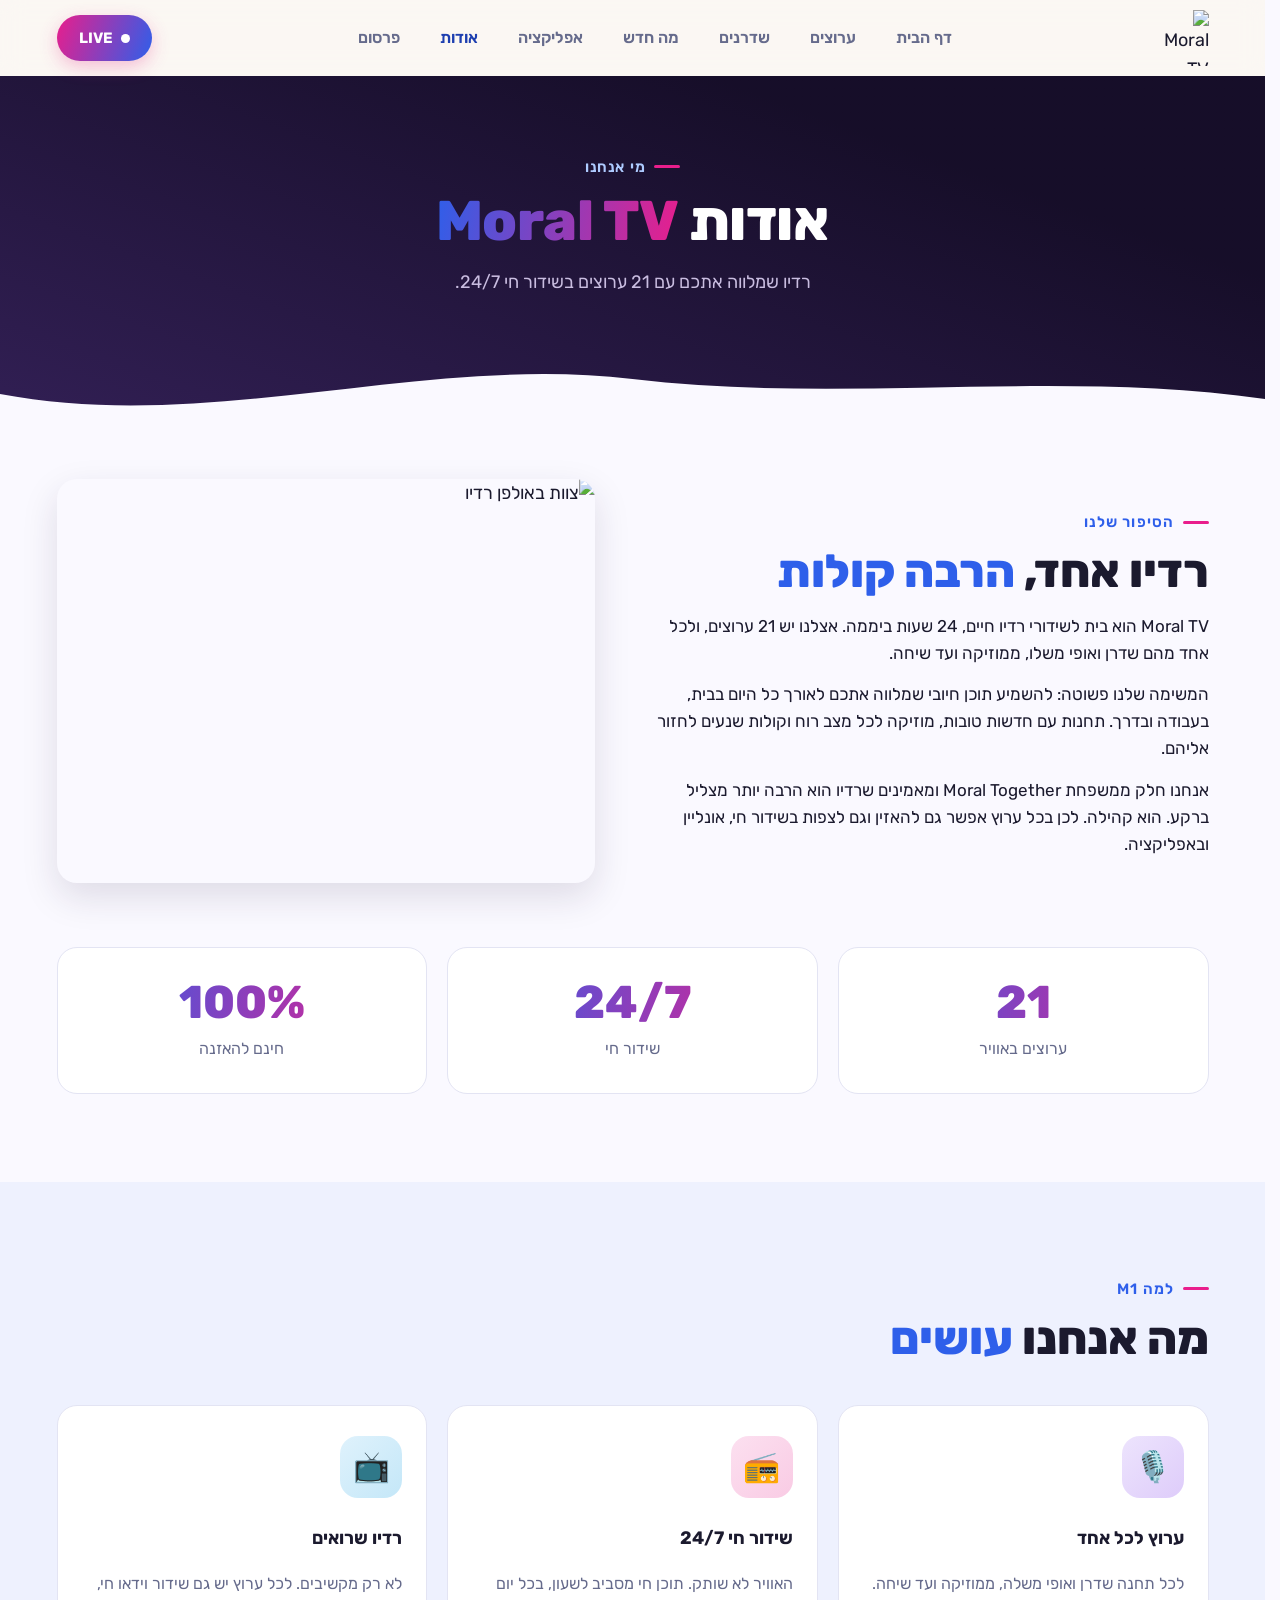
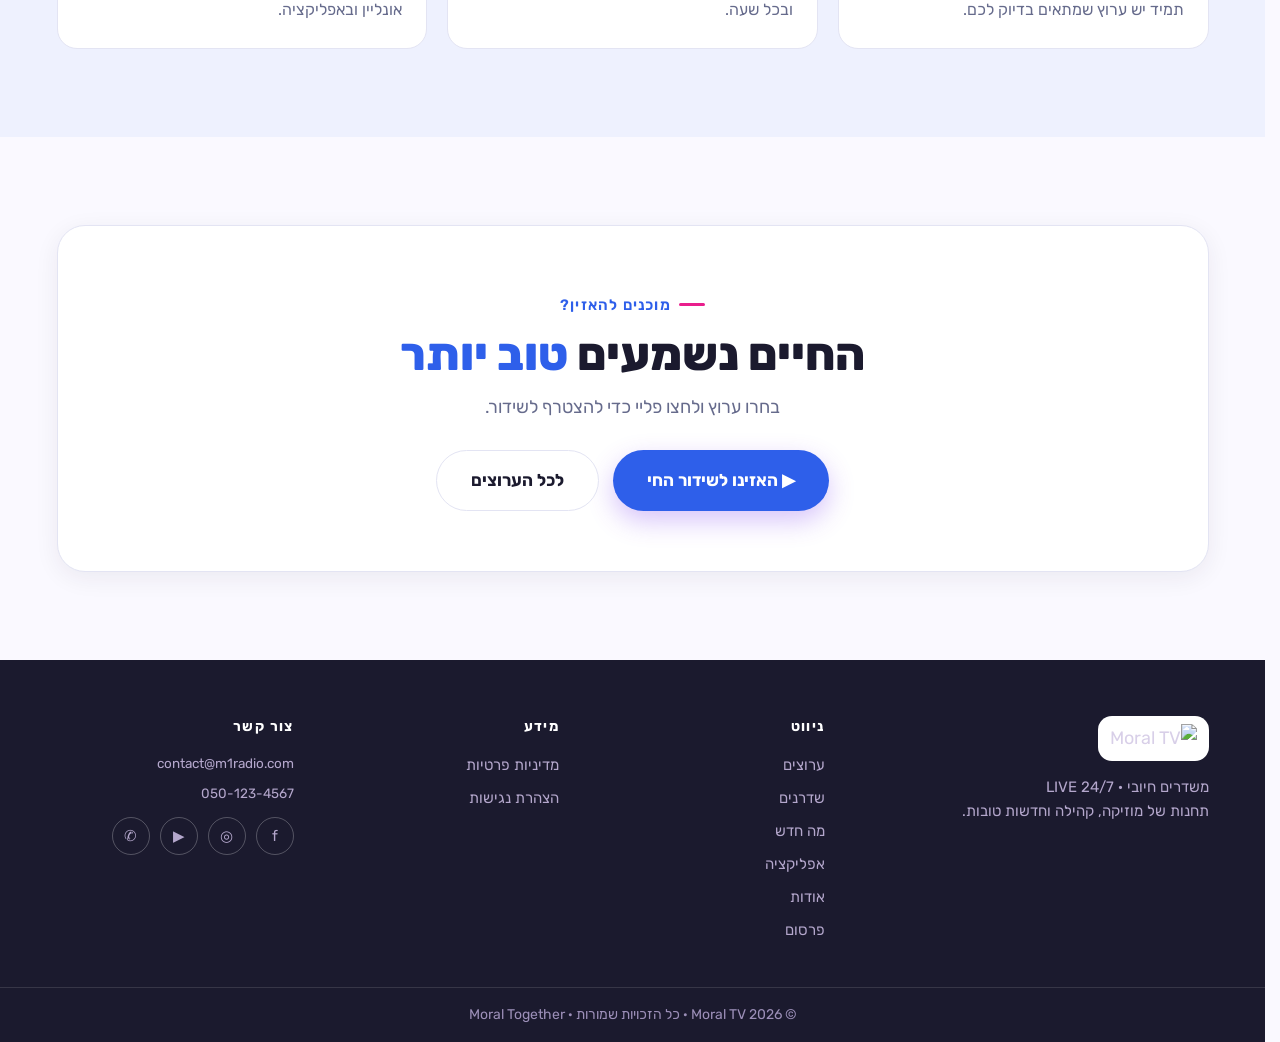
==== about.html @ 81869035 "rebrand: M1 Radio -> Moral TV colors + add projects/content-worlds sections" ====
<!DOCTYPE html>
<html lang="he" dir="rtl">
<head>
<meta charset="utf-8">
<meta name="viewport" content="width=device-width, initial-scale=1">
<title>אודות · Moral TV · רדיו אחד, הרבה קולות</title>
<meta name="description" content="Moral TV הוא בית לשידורי רדיו חיים 24/7 וחלק ממשפחת Moral Together. הכירו את הסיפור שלנו.">
<meta property="og:title" content="אודות · Moral TV">
<meta property="og:description" content="Moral TV הוא בית לשידורי רדיו חיים 24/7 וחלק ממשפחת Moral Together. הכירו את הסיפור שלנו.">
<meta property="og:type" content="website">
<meta property="og:site_name" content="Moral TV">
<meta property="og:image" content="https://radio.moraltogether.com/assets/logo.png">
<meta property="og:image:width" content="1000">
<meta property="og:image:height" content="1000">
<meta name="twitter:card" content="summary">
<meta name="twitter:image" content="https://radio.moraltogether.com/assets/logo.png">
<meta name="theme-color" content="#0d1428">
<link rel="icon" type="image/png" href="assets/logo-crop.png">
<link rel="preconnect" href="https://fonts.googleapis.com">
<link rel="preconnect" href="https://fonts.gstatic.com" crossorigin>
<link href="https://fonts.googleapis.com/css2?family=Rubik:wght@400;600;800&display=swap" rel="stylesheet">
<link rel="stylesheet" href="styles.css">
<script src="page-transitions.js"></script>
</head>
<body>

<!-- ===== HEADER ===== -->
<header class="site" id="siteHeader">
  <div class="topbar">
    <a class="brand" href="index.html" aria-label="Moral TV · דף הבית">
      <img class="logo" src="assets/logo-crop.png" alt="Moral TV" width="547" height="617">
    </a>
    <nav class="tabs" id="mainNav" aria-label="ניווט ראשי">
      <a href="index.html">דף הבית</a>
      <a href="stations.html">ערוצים</a>
      <a href="hosts.html">שדרנים</a>
      <a href="blog.html">מה חדש</a>
      <a href="apps.html">אפליקציה</a>
      <a href="about.html" class="active">אודות</a>
      <a href="ads.html">פרסום</a>
    </nav>
    <div class="head-actions">
      <button class="cta-mini" id="headerPlay" type="button"><span class="pulse light"></span> LIVE</button>
      <button class="burger" id="burgerBtn" type="button" aria-label="תפריט" aria-expanded="false">
        <span></span><span></span><span></span>
      </button>
    </div>
  </div>
  <nav class="mobile-nav" id="mobileNav" aria-label="ניווט נייד">
    <a href="index.html">דף הבית</a>
    <a href="stations.html">ערוצים</a>
    <a href="hosts.html">שדרנים</a>
    <a href="blog.html">מה חדש</a>
      <a href="apps.html">אפליקציה</a>
    <a href="about.html" class="active">אודות</a>
    <a href="ads.html">פרסום</a>
  </nav>
</header>

<main>

  <!-- ===== PAGE BAND ===== -->
  <section class="page-band band-about">
    <div class="wrap">
      <div class="eyebrow on-dark">מי אנחנו</div>
      <h1>אודות <span class="hl">Moral TV</span></h1>
      <p class="band-sub">רדיו שמלווה אתכם עם <span id="bandCount">21</span> ערוצים בשידור חי 24/7.</p>
    </div>
    <div class="wave" aria-hidden="true">
      <svg viewBox="0 0 1440 70" preserveAspectRatio="none"><path d="M0,40 C240,80 480,0 720,25 C960,50 1200,15 1440,45 L1440,70 L0,70 Z" fill="var(--paper)"/></svg>
    </div>
  </section>

  <!-- ===== MISSION + STATS ===== -->
  <section class="about-sec">
    <div class="wrap">
      <div class="split">
        <div>
          <div class="eyebrow">הסיפור שלנו</div>
          <h2>רדיו אחד, <span class="hl-accent">הרבה קולות</span></h2>
          <p>Moral TV הוא בית לשידורי רדיו חיים, 24 שעות ביממה. אצלנו יש <span id="missionCount">21</span> ערוצים, ולכל אחד מהם שדרן ואופי משלו, ממוזיקה ועד שיחה.</p>
          <p>המשימה שלנו פשוטה: להשמיע תוכן חיובי שמלווה אתכם לאורך כל היום בבית, בעבודה ובדרך. תחנות עם חדשות טובות, מוזיקה לכל מצב רוח וקולות שנעים לחזור אליהם.</p>
          <p>אנחנו חלק ממשפחת Moral Together ומאמינים שרדיו הוא הרבה יותר מצליל ברקע. הוא קהילה. לכן בכל ערוץ אפשר גם להאזין וגם לצפות בשידור חי, אונליין ובאפליקציה.</p>
        </div>
        <div class="media">
          <img src="assets/placeholders/stations/station-01-radio-team.jpg" alt="צוות באולפן רדיו" loading="lazy">
        </div>
      </div>

      <div class="stats">
        <div class="stat"><div class="num" id="statStations">21</div><div class="lbl">ערוצים באוויר</div></div>
        <div class="stat"><div class="num">24/7</div><div class="lbl">שידור חי</div></div>
        <div class="stat"><div class="num">100%</div><div class="lbl">חינם להאזנה</div></div>
      </div>
    </div>
  </section>

  <!-- ===== VALUES ===== -->
  <section class="tint">
    <div class="wrap">
      <div class="sec-head">
        <div>
          <div class="eyebrow">למה M1</div>
          <h2>מה אנחנו <span class="hl-accent">עושים</span></h2>
        </div>
      </div>
      <div class="cards three">
        <article class="pcard">
          <span class="picon g-purple">🎙️</span>
          <h3>ערוץ לכל אחד</h3>
          <p>לכל תחנה שדרן ואופי משלה, ממוזיקה ועד שיחה. תמיד יש ערוץ שמתאים בדיוק לכם.</p>
        </article>
        <article class="pcard">
          <span class="picon g-pink">📻</span>
          <h3>שידור חי 24/7</h3>
          <p>האוויר לא שותק. תוכן חי מסביב לשעון, בכל יום ובכל שעה.</p>
        </article>
        <article class="pcard">
          <span class="picon g-sky">📺</span>
          <h3>רדיו שרואים</h3>
          <p>לא רק מקשיבים. לכל ערוץ יש גם שידור וידאו חי, אונליין ובאפליקציה.</p>
        </article>
      </div>
    </div>
  </section>

  <!-- ===== CTA ===== -->
  <section>
    <div class="wrap">
      <div class="cta-band">
        <div class="eyebrow">מוכנים להאזין?</div>
        <h2>החיים נשמעים <span class="hl-accent">טוב יותר</span></h2>
        <p>בחרו ערוץ ולחצו פליי כדי להצטרף לשידור.</p>
        <div class="cta-row">
          <button class="cta primary" id="ctaPlay" type="button">▶ האזינו לשידור החי</button>
          <a class="cta ghost" href="stations.html">לכל הערוצים</a>
        </div>
      </div>
    </div>
  </section>

</main>

<!-- ===== FOOTER ===== -->
<footer class="site-footer" id="about">
  <div class="wrap foot">
    <div class="fcol">
      <img class="flogo" src="assets/logo-crop.png" alt="Moral TV" width="547" height="617">
      <p>משדרים חיובי · LIVE 24/7<br>תחנות של מוזיקה, קהילה וחדשות טובות.</p>
    </div>
    <div class="fcol">
      <h4>ניווט</h4>
      <a href="stations.html">ערוצים</a>
      <a href="hosts.html">שדרנים</a>
      <a href="blog.html">מה חדש</a>
      <a href="apps.html">אפליקציה</a>
      <a href="about.html">אודות</a>
      <a href="ads.html">פרסום</a>
    </div>
    <div class="fcol">
      <h4>מידע</h4>
      <a href="privacy-policy.html">מדיניות פרטיות</a>
      <a href="accessibility.html">הצהרת נגישות</a>
    </div>
    <div class="fcol">
      <h4>צור קשר</h4>
      <a class="ltr" href="mailto:contact@m1radio.com">contact@m1radio.com</a>
      <a class="ltr" href="tel:+972501234567">050-123-4567</a>
      <div class="socials">
        <a class="ic" href="#" aria-label="פייסבוק">f</a>
        <a class="ic" href="#" aria-label="אינסטגרם">◎</a>
        <a class="ic" href="#" aria-label="יוטיוב">▶</a>
        <a class="ic" href="#" aria-label="וואטסאפ">✆</a>
      </div>
    </div>
  </div>
  <div class="copyright">© Moral TV <span id="year">2026</span> · כל הזכויות שמורות · Moral Together</div>
</footer>

<!-- ===== PLAYER DOCK ===== -->
<div class="dock" id="dock" hidden>
  <button class="dock-play" id="dockPlay" type="button" aria-label="נגן / השהה">▶</button>
  <div class="dock-meta">
    <span class="dock-live" id="dockStatus"><i class="pulse"></i>באוויר</span>
    <span class="dock-name" id="dockName">רדיו ראשי</span>
  </div>
  <div class="eq mini" id="dockEq" aria-hidden="true">
    <span></span><span></span><span></span><span></span><span></span>
  </div>
  <input class="dock-vol" id="dockVol" type="range" min="0" max="1" step="0.05" value="0.9" aria-label="עוצמת קול">
  <button class="dock-close" id="dockClose" type="button" aria-label="סגירת הנגן">✕</button>
</div>

<script src="about.js"></script>
</body>
</html>
---- styles.css ----
/* ==========================================================================
   M1 Radio — сайт
   Светлая, тёплая тема в цветах логотипа: «משדרים חיובי»
   ========================================================================== */

* { box-sizing: border-box; margin: 0; padding: 0; }

:root {
  /* палитра из логотипа Moral TV: синий / מג'נטה / ירוק / צהוב + אדום ה-play */
  --paper: #FAF9FF;
  --lilac: #EEF1FE;
  --ink: #1B1A2E;
  --muted: #666B8C;
  --line: #E3E4F3;
  --purple: #2E5FEA;       /* синий из логотипа — основной бренд-цвет */
  --purple-deep: #1E3FB0;  /* тёмно-синий для hover */
  --pink: #E91E8C;         /* мадженте из логотипа */
  --sky: #34B24A;          /* зелёный из логотипа (было голубое) */
  --sun: #FFC530;          /* жёлтый из логотипа */
  --red: #F1445E;          /* красный треугольник play из логотипа */
  --white: #FFFFFF;

  --radius: 20px;
  --container: 1200px;
  --shadow-soft: 0 6px 24px rgba(39, 26, 61, .07);
  --shadow-lift: 0 14px 36px rgba(39, 26, 61, .13);
  --header-h: 76px;
  --ease-out-quart: cubic-bezier(.25, 1, .5, 1);
  --ease-out-quint: cubic-bezier(.22, 1, .36, 1);
}

html { scroll-behavior: smooth; scrollbar-gutter: stable; }

body {
  font-family: "Rubik", "Assistant", Arial, sans-serif;
  font-size: 18px; font-weight: 400; line-height: 1.6;
  color: var(--ink); background: var(--paper);
  overflow-x: hidden;
}

a { color: inherit; text-decoration: none; }
button { font: inherit; cursor: pointer; border: none; background: none; color: inherit; }
img { max-width: 100%; }

.wrap { max-width: var(--container); margin: 0 auto; padding: 0 24px; }
.wrap.narrow { max-width: 760px; }
section { padding: 88px 0; }
section.tint { background: var(--lilac); }

/* --- типографика --- */
h1 { font-size: clamp(40px, 5.4vw, 68px); font-weight: 800; line-height: 1.1; letter-spacing: -.01em; }
h2 { font-size: clamp(28px, 3.8vw, 46px); font-weight: 800; line-height: 1.14; }
h3 { font-size: 20px; font-weight: 700; }

.eyebrow {
  display: inline-flex; align-items: center; gap: 8px;
  font-size: 15px; font-weight: 600; letter-spacing: .08em;
  color: var(--purple); margin-bottom: 12px;
}
.eyebrow::before { content: ""; width: 26px; height: 3px; border-radius: 2px; background: var(--pink); }
.eyebrow.on-dark { color: #AECBFF; }
.eyebrow.on-dark::before { background: var(--pink); }

.hl {
  background: linear-gradient(100deg, var(--purple), var(--pink));
  -webkit-background-clip: text; background-clip: text; color: transparent;
}
.hl-accent { color: var(--purple); }

.sec-head { display: flex; justify-content: space-between; align-items: flex-end; gap: 20px; margin-bottom: 40px; }
.sec-head.center { justify-content: center; text-align: center; }
.sec-head.center .eyebrow { justify-content: center; }
.sec-note { color: var(--muted); font-size: 17px; max-width: 52ch; margin-top: 10px; }

/* --- кнопки --- */
.cta {
  display: inline-block; border-radius: 999px; padding: 16px 34px;
  font-size: 17px; font-weight: 700; transition: .2s; text-align: center;
}
.cta.primary { background: var(--purple); color: #fff; box-shadow: 0 10px 26px rgba(124, 58, 237, .3); }
.cta.primary:hover { background: var(--purple-deep); transform: translateY(-2px); }
.cta.ghost { background: var(--white); color: var(--ink); border: 1.5px solid var(--line); }
.cta.ghost:hover { border-color: var(--purple); color: var(--purple); }
.cta.light { background: #fff; color: var(--ink); }
.cta.light:hover { transform: translateY(-2px); box-shadow: 0 10px 24px rgba(0, 0, 0, .3); }
.cta.wide { width: 100%; }

.linkbtn { color: var(--purple); font-weight: 700; font-size: 16px; padding: 4px 0; transition: .15s; }
.linkbtn:hover { color: var(--pink); }

/* ==========================================================================
   PROJECTS — קישורים לפרויקטי המשפחה
   ========================================================================== */
.projects-grid {
  display: grid; grid-template-columns: repeat(3, 1fr); gap: 18px;
}
.pcard {
  position: relative; display: block;
  background: var(--white); border: 1.5px solid var(--line); border-radius: var(--radius);
  padding: 26px 24px; transition: .2s;
}
.pcard:hover { transform: translateY(-4px); border-color: var(--purple); box-shadow: var(--shadow-lift); }
.pcard h3 { margin-top: 14px; font-size: 18px; }
.pcard p { margin-top: 6px; color: var(--muted); font-size: 15px; }
.pc-dot { display: inline-block; width: 14px; height: 14px; border-radius: 50%; }
.pc-arrow { position: absolute; top: 24px; left: 24px; color: var(--purple); font-size: 18px; transition: .2s; }
.pcard:hover .pc-arrow { transform: translateX(-4px); }
.pcard.is-soon { opacity: .6; cursor: default; }
.pcard.is-soon:hover { transform: none; border-color: var(--line); box-shadow: none; }
.pc-badge {
  position: absolute; top: 22px; left: 22px;
  background: var(--lilac); color: var(--purple); font-size: 12px; font-weight: 700;
  padding: 4px 10px; border-radius: 999px;
}

/* ==========================================================================
   CONTENT WORLDS — עולמות התוכן
   ========================================================================== */
.worlds-grid {
  display: grid; grid-template-columns: repeat(5, 1fr); gap: 16px;
}
.wcard {
  display: flex; flex-direction: column; align-items: center; text-align: center;
  background: var(--white); border: 1.5px solid var(--line); border-radius: var(--radius);
  padding: 26px 12px; transition: .2s;
}
.wcard:hover { transform: translateY(-4px); border-color: var(--pink); box-shadow: var(--shadow-lift); }
.wcard .wc-ico { font-size: 30px; }
.wcard h3 { margin-top: 12px; font-size: 15px; font-weight: 700; }
.wcard p { margin-top: 4px; color: var(--muted); font-size: 13px; }
.wcard .pulse.light { background: var(--red); width: 12px; height: 12px; }

@media (max-width: 900px) {
  .projects-grid { grid-template-columns: repeat(2, 1fr); }
  .worlds-grid { grid-template-columns: repeat(3, 1fr); }
}
@media (max-width: 560px) {
  .projects-grid { grid-template-columns: 1fr; }
  .worlds-grid { grid-template-columns: repeat(2, 1fr); }
}


header.site {
  position: sticky; top: 0; z-index: 90;
  background: rgba(251, 247, 241, .85); backdrop-filter: blur(12px);
}
.topbar {
  display: flex; align-items: center; justify-content: space-between; gap: 20px;
  max-width: var(--container); margin: 0 auto; padding: 10px 24px;
}
.brand { display: flex; align-items: center; }
.logo { height: 56px; width: auto; }

nav.tabs { display: flex; gap: 4px; position: relative; isolation: isolate; }
nav.tabs a {
  position: relative; z-index: 1;
  font-size: 16px; font-weight: 600; color: var(--muted);
  padding: 9px 18px; border-radius: 999px;
  transition: color 180ms var(--ease-out-quart), background-color 180ms var(--ease-out-quart);
}
nav.tabs a:hover { color: var(--purple); background: rgba(124, 58, 237, .07); }
nav.tabs a.active:hover { background: transparent; }
nav.tabs a:focus-visible { outline: 2px solid var(--pink); outline-offset: 2px; }

.nav-indicator {
  position: absolute; top: 0; left: 0; z-index: 0;
  width: 1px; height: 1px; border-radius: 999px;
  pointer-events: none; opacity: 0;
  background: linear-gradient(110deg, rgba(229, 52, 143, .13), rgba(124, 58, 237, .15));
  box-shadow: inset 0 0 0 1px rgba(124, 58, 237, .08);
}
.nav-indicator.is-visible { opacity: 1; }
.nav-indicator.is-animated {
  transition:
    transform 320ms var(--ease-out-quint),
    width 320ms var(--ease-out-quint),
    height 220ms var(--ease-out-quart),
    opacity 160ms ease-out;
}

.head-actions { display: flex; align-items: center; gap: 12px; }
.cta-mini {
  font-size: 15px; font-weight: 700; color: #fff; white-space: nowrap;
  padding: 11px 22px; border-radius: 999px;
  display: inline-flex; align-items: center; gap: 8px;
  background: linear-gradient(110deg, var(--pink), var(--purple));
  box-shadow: 0 6px 18px rgba(229, 52, 143, .3); transition: .2s;
}
.pulse.light { background: #fff; }
.cta-mini:hover { filter: brightness(1.08); transform: translateY(-1px); }

.burger { display: none; flex-direction: column; gap: 5px; padding: 10px 6px; }
.burger span { width: 22px; height: 2.5px; border-radius: 2px; background: var(--ink); transition: .2s; }

.mobile-nav { display: none; flex-direction: column; padding: 6px 24px 16px; border-top: 1px solid var(--line); }
.mobile-nav a { padding: 12px 4px; font-weight: 600; color: var(--ink); border-bottom: 1px solid var(--line); }
.mobile-nav a:last-child { border-bottom: none; }
header.site.nav-open .mobile-nav { display: flex; }

/* Page transitions keep the header stable while the document changes. */
html.motion-enabled main,
html.motion-enabled body > footer {
  opacity: 0;
  transition: opacity 280ms var(--ease-out-quart);
}
html.motion-enabled.page-ready main,
html.motion-enabled.page-ready body > footer {
  opacity: 1;
}
html.motion-enabled.page-leaving main,
html.motion-enabled.page-leaving body > footer {
  opacity: 0;
  transition-duration: 120ms;
  transition-timing-function: ease-in;
  pointer-events: none;
}

/* ==========================================================================
   HERO
   ========================================================================== */
.hero { padding: 64px 0 0; position: relative; }
.hero-grid {
  display: grid; grid-template-columns: 1.05fr .95fr;
  gap: 48px; align-items: center; padding-bottom: 96px;
}
.hsub { margin-top: 20px; font-size: clamp(17px, 2vw, 21px); color: var(--muted); max-width: 44ch; }
.cta-row { margin-top: 34px; display: flex; gap: 14px; flex-wrap: wrap; }

.hero-points { list-style: none; margin-top: 36px; display: flex; flex-direction: column; gap: 10px; }
.hero-points li { font-size: 17px; color: var(--ink); display: flex; align-items: baseline; gap: 10px; }
.hero-points .ico { font-size: 18px; }

/* сцена с «пластинкой» и чипами станций */
.hero-stage { position: relative; aspect-ratio: 1 / 1; max-width: 460px; margin: 0 auto; width: 100%; }
.disc {
  position: absolute; inset: 8%;
  border-radius: 50%; overflow: hidden;
  background: radial-gradient(circle at 32% 28%, #A9C4FF, var(--purple) 72%);
  box-shadow: 0 30px 60px rgba(124, 58, 237, .35);
  display: grid; place-items: center;
}
.disc-ph { position: absolute; inset: 0; width: 100%; height: 100%; object-fit: cover; }
.disc-ring { position: absolute; inset: 5%; border-radius: 50%; border: 2px dashed rgba(255, 255, 255, .55); z-index: 2; }
.disc-live {
  position: absolute; bottom: 8%; left: 50%; transform: translateX(-50%); z-index: 3;
  display: inline-flex; align-items: center; gap: 8px; white-space: nowrap;
  background: #fff; border-radius: 999px; padding: 10px 18px;
  font-size: 15px; font-weight: 800; color: var(--pink); letter-spacing: .05em;
  box-shadow: 0 10px 26px rgba(0, 0, 0, .3);
}
.disc-live .pulse { background: var(--pink); }
a.disc-live {
  text-decoration: none;
  transition: transform .15s ease, box-shadow .15s ease;
}
a.disc-live:hover, a.disc-live:focus-visible {
  transform: translateX(-50%) scale(1.06);
  box-shadow: 0 14px 32px rgba(0, 0, 0, .35);
}
.eq.tiny { height: 16px; gap: 3px; }
.eq.tiny span { width: 3.5px; height: 15px; background: linear-gradient(180deg, var(--pink), var(--purple)); }

/* эквалайзер */
.eq { display: flex; align-items: flex-end; gap: 6px; }
.eq span {
  width: 10px; border-radius: 6px;
  background: linear-gradient(180deg, #FFD9F0, #fff);
  transform-origin: bottom; animation: eq 1.15s ease-in-out infinite;
}
.eq.big { height: 110px; }
.eq.big span { height: 100px; }
.eq span:nth-child(1) { animation-delay: 0s; }
.eq span:nth-child(2) { animation-delay: .18s; }
.eq span:nth-child(3) { animation-delay: .36s; }
.eq span:nth-child(4) { animation-delay: .09s; }
.eq span:nth-child(5) { animation-delay: .27s; }
.eq span:nth-child(6) { animation-delay: .45s; }
.eq span:nth-child(7) { animation-delay: .14s; }
@keyframes eq { 0%, 100% { transform: scaleY(.25); } 50% { transform: scaleY(1); } }

/* плавающие чипы станций */
.chip {
  position: absolute; display: inline-flex; align-items: center; gap: 8px;
  background: var(--white); border: 1px solid var(--line); border-radius: 999px;
  padding: 9px 16px; font-size: 14px; font-weight: 600; color: var(--ink);
  box-shadow: var(--shadow-soft); white-space: nowrap;
  animation: float 5s ease-in-out infinite;
}
.chip .dot { width: 9px; height: 9px; border-radius: 50%; }
.d-pink { background: var(--pink); } .d-sky { background: var(--sky); }
.d-purple { background: var(--purple); } .d-sun { background: var(--sun); }
.chip.c1 { top: 4%; right: -4%; animation-delay: 0s; }
.chip.c2 { bottom: 16%; right: -9%; animation-delay: 1.2s; }
.chip.c3 { top: 22%; left: -7%; animation-delay: 2.1s; }
.chip.c4 { bottom: 2%; left: 6%; animation-delay: .7s; }
@keyframes float { 0%, 100% { transform: translateY(0); } 50% { transform: translateY(-9px); } }

.live-chip {
  top: 47%; left: -12%; color: var(--pink); font-weight: 700;
  animation-delay: 1.6s;
}
.pulse {
  width: 9px; height: 9px; border-radius: 50%; background: var(--pink);
  animation: pulse 1.4s infinite; display: inline-block;
}
@keyframes pulse { 0%, 100% { opacity: 1; } 50% { opacity: .3; } }

.wave { line-height: 0; }
/* translateY(1px): на дробных масштабах (125%/150%) высота svg округляется,
   и между волной и следующей секцией проступает 1px тёмного фона секции */
.wave svg { width: 100%; height: 70px; display: block; transform: translateY(1px); }
.hero + * { padding-top: 64px; }

/* --- HERO вариант B: фоновая фотография (index-hero2.html).
   Тот же контент, но первый экран — тёмный блок с фото студии под
   фиолетовым оверлеем (паттерн Radio TV / .page-band). --- */
.hero-photo {
  background:
    linear-gradient(260deg, rgba(23, 13, 40, .93) 32%, rgba(23, 13, 40, .62) 64%, rgba(23, 13, 40, .38)),
    url("assets/placeholders/backgrounds/bg-02-home-podcast-studio.jpg") center / cover no-repeat,
    #101B36;
}
.hero-photo h1 { color: #fff; }
.hero-photo .hl {
  background: linear-gradient(100deg, #6C93FF, #FF5FAE);
  -webkit-background-clip: text; background-clip: text;
}
.hero-photo .hsub { color: #D9CFEC; }
.hero-photo .eyebrow { color: #AECBFF; }
.hero-photo .hero-points li { color: #EFE9FA; }
.hero-photo .disc { box-shadow: 0 30px 60px rgba(0, 0, 0, .45); }

@media (max-width: 767px) {
  .hero-photo {
    background:
      linear-gradient(rgba(13, 20, 40, .88), rgba(13, 20, 40, .82)),
      url("assets/placeholders/backgrounds/bg-02-home-podcast-studio.jpg") center / cover no-repeat,
      #101B36;
  }
  /* на мобильном буллеты — белые карточки, возвращаем тёмный текст */
  .hero-photo .hero-points li { color: var(--ink); }
  /* логотип-картинка с белой подложкой на тёмном фото смотрится чужеродно */
  .hero-photo .hero-logo { display: none; }
}

/* ==========================================================================
   STATIONS
   ========================================================================== */
#stations { padding: 40px 0 0; }
#stations .wave { margin-top: 64px; }
.stations { display: grid; grid-template-columns: repeat(6, 1fr); gap: 16px; }

.station {
  position: relative;
  background: var(--white); border: 1.5px solid var(--line); border-radius: var(--radius);
  padding: 22px 10px 16px; text-align: center; transition: .2s;
}
.station:hover { transform: translateY(-4px); border-color: var(--purple); box-shadow: var(--shadow-lift); }
.station .av {
  width: 72px; height: 72px; border-radius: 50%; margin: 0 auto 12px;
  display: grid; place-items: center;
  font-size: 24px; font-weight: 800;
  position: relative; overflow: hidden;
  border: 2.5px solid var(--white); box-shadow: 0 4px 14px rgba(39, 26, 61, .18);
}
.station .av img { position: absolute; inset: 0; width: 100%; height: 100%; object-fit: cover; }
.station.is-live .av img { filter: brightness(.45); }
.station.is-live .av { border-color: var(--pink); }
.station .nm {
  font-size: 15px; font-weight: 600; line-height: 1.3;
  min-height: 2.6em; display: flex; align-items: center; justify-content: center;
}
.station .st {
  font-size: 13px; color: var(--muted); margin-top: 6px;
  display: inline-flex; align-items: center; gap: 6px;
}
.station:hover .st { color: var(--purple); }

.station.is-live { border-color: var(--pink); box-shadow: 0 10px 30px rgba(229, 52, 143, .18); }
.station.is-live .st { color: var(--pink); font-weight: 700; }

/* мини-эквалайзер поверх фото играющей станции */
.station .av .eq {
  position: absolute; inset: 0; z-index: 2;
  display: none; align-items: center; justify-content: center; gap: 4px;
}
.station .av .eq span { width: 5px; height: 22px; background: #fff; }
.station.is-live .av .eq { display: flex; }

/* свёрнутая сетка — две строки */
.stations.collapsed .station:nth-child(n+13) { display: none; }
.stations-more { text-align: center; margin-top: 30px; }

/* цвета аватаров */
.av.t-purple { background: #EDE4FD; color: var(--purple); }
.av.t-pink   { background: #FCE0F0; color: var(--pink); }
.av.t-sky    { background: #DFF2FC; color: #1D84B5; }
.av.t-sun    { background: #FCEEDA; color: #C97F16; }
.av.t-deep   { background: #E4DEF8; color: var(--purple-deep); }

/* ==========================================================================
   FEATURED CHANNELS
   ========================================================================== */
.cards { display: grid; grid-template-columns: repeat(4, 1fr); gap: 20px; }
.pcard {
  background: var(--white); border: 1.5px solid var(--line); border-radius: var(--radius);
  padding: 30px 24px 26px; transition: .2s;
  display: flex; flex-direction: column; align-items: flex-start; gap: 12px;
}
.pcard:hover { transform: translateY(-4px); border-color: var(--purple); box-shadow: var(--shadow-lift); }
.pcard p { font-size: 16px; color: var(--muted); flex: 1; }
.picon {
  width: 62px; height: 62px; border-radius: 18px;
  display: grid; place-items: center; font-size: 30px;
}
/* карточка ведущего — фото во весь блок */
.hostcard {
  position: relative; border-radius: var(--radius); overflow: hidden;
  aspect-ratio: 3 / 4; cursor: default;
  box-shadow: var(--shadow-soft); transition: .25s;
  background: var(--lilac);
}
.hostcard:hover { transform: translateY(-4px); box-shadow: var(--shadow-lift); }
.hostcard > img {
  position: absolute; inset: 0; width: 100%; height: 100%;
  object-fit: cover; transition: transform .4s ease;
}
.hostcard:hover > img { transform: scale(1.045); }
.hostcard::after {
  content: ""; position: absolute; inset: 0; z-index: 1;
  background: linear-gradient(to top, rgba(30, 16, 50, .88) 0%, rgba(30, 16, 50, .38) 34%, transparent 60%);
}
.hc-body {
  position: absolute; inset-inline: 0; bottom: 0; z-index: 2;
  padding: 18px 18px 18px; display: flex; flex-direction: column; gap: 4px;
}
.hc-body h3 { color: #fff; font-size: 21px; text-shadow: 0 2px 10px rgba(0, 0, 0, .35); }
.hc-host { font-size: 13.5px; font-weight: 600; color: #E3D6FB; }
.hc-play {
  align-self: flex-start; margin-top: 10px;
  font-size: 14.5px; font-weight: 700; color: #fff;
  background: rgba(255, 255, 255, .16); border: 1px solid rgba(255, 255, 255, .55);
  border-radius: 999px; padding: 9px 18px;
  backdrop-filter: blur(6px); transition: .2s;
}
.hc-play:hover { background: var(--pink); border-color: var(--pink); }
.hc-badge {
  position: absolute; top: 14px; inset-inline-start: 14px; z-index: 2;
  display: none; align-items: center; gap: 7px;
  font-size: 12.5px; font-weight: 700; color: #fff;
  background: var(--pink); border-radius: 999px; padding: 6px 13px;
  box-shadow: 0 6px 18px rgba(229, 52, 143, .45);
}
.hostcard.is-live .hc-badge { display: inline-flex; }
.hostcard.is-live { outline: 3px solid var(--pink); outline-offset: 2px; }
.g-pink   { background: linear-gradient(135deg, #FCE0F0, #F9CBE4); }
.g-sun    { background: linear-gradient(135deg, #FCEEDA, #FADFB5); }
.g-purple { background: linear-gradient(135deg, #EDE4FD, #DECCFA); }
.g-sky    { background: linear-gradient(135deg, #DFF2FC, #C4E7F8); }

/* ==========================================================================
   RADIO TV — тёмный full-bleed блок с фото-фоном
   ========================================================================== */
.tv-band {
  position: relative; padding: 104px 0;
  background:
    linear-gradient(260deg, rgba(23, 13, 40, .94) 30%, rgba(23, 13, 40, .68)),
    url("assets/placeholders/backgrounds/bg-01-microphone-blur.jpg") center / cover no-repeat,
    #101B36;
}
.tv-grid { display: grid; grid-template-columns: 1.1fr .9fr; gap: 44px; align-items: center; }
h2.on-dark { color: #fff; }
.on-dark-sub { color: #C9BDE0; margin: 18px 0 30px; max-width: 46ch; }

.tv-mock { width: 100%; }
.tv-screen {
  aspect-ratio: 16 / 9; border-radius: 18px; position: relative; overflow: hidden;
  background:
    linear-gradient(rgba(36, 23, 54, .25), rgba(36, 23, 54, .4)),
    url("assets/placeholders/backgrounds/bg-02-home-podcast-studio.jpg") center / cover no-repeat,
    #3A2760;
  border: 1px solid rgba(255, 255, 255, .22);
  box-shadow: 0 24px 60px rgba(0, 0, 0, .45);
  display: grid; place-items: center;
}
.tv-play {
  width: 66px; height: 66px; border-radius: 50%;
  background: rgba(255, 255, 255, .14); border: 2px solid #fff;
  display: grid; place-items: center; color: #fff; font-size: 22px;
  backdrop-filter: blur(4px);
}
.tv-badge {
  position: absolute; top: 14px; right: 14px; font-size: 13px; font-weight: 700;
  color: var(--ink); background: #fff; border-radius: 999px; padding: 6px 14px;
}

/* ==========================================================================
   BLOG (заглушка)
   ========================================================================== */
.soon-badge {
  font-size: 14px; font-weight: 700; color: var(--purple); white-space: nowrap;
  background: var(--white); border: 1.5px dashed var(--purple);
  border-radius: 999px; padding: 8px 18px;
}
.magazine { display: grid; grid-template-columns: 1.15fr 1fr; gap: 24px; align-items: stretch; }
.mag-lead {
  background: var(--white); border: 1.5px solid var(--line); border-radius: var(--radius);
  overflow: hidden; transition: .2s; display: flex; flex-direction: column;
}
.mag-lead:hover { transform: translateY(-3px); border-color: var(--purple); box-shadow: var(--shadow-lift); }
.mag-lead .mimg { aspect-ratio: 16 / 9; overflow: hidden; }
.magazine .mimg img { width: 100%; height: 100%; object-fit: cover; display: block; }
.mbody { padding: 20px 24px 24px; }
.mtag { font-size: 13px; font-weight: 700; letter-spacing: .08em; color: var(--pink); }
.mag-lead h3 { font-size: 24px; margin-top: 8px; line-height: 1.25; }
.mag-lead p { color: var(--muted); font-size: 16px; margin-top: 8px; }
.mag-list { display: flex; flex-direction: column; gap: 16px; }
.mag-item {
  display: grid; grid-template-columns: 150px 1fr; gap: 16px; align-items: center;
  background: var(--white); border: 1.5px solid var(--line); border-radius: 16px;
  overflow: hidden; transition: .2s; flex: 1;
}
.mag-item:hover { border-color: var(--purple); box-shadow: var(--shadow-soft); }
.mag-item .mimg { height: 100%; min-height: 104px; }
.mag-item .mi-body { padding-block: 14px; padding-inline-end: 16px; }
.mag-item h3 { font-size: 16.5px; margin-top: 5px; line-height: 1.3; }

/* ==========================================================================
   ФОРМЫ (פרסום)
   ========================================================================== */
.card-form {
  background: var(--white); border: 1.5px solid var(--line); border-radius: 24px;
  padding: 30px; box-shadow: var(--shadow-soft);
  display: flex; flex-direction: column; gap: 14px;
  max-width: 640px; margin: 0 auto;
}
.frow { display: grid; grid-template-columns: minmax(0, 1fr) minmax(0, 1fr); gap: 14px; }
.card-form input, .card-form textarea {
  width: 100%; font: inherit; font-size: 16px; color: var(--ink);
  background: var(--paper); border: 1.5px solid var(--line); border-radius: 14px;
  padding: 14px 18px; transition: .15s; resize: vertical;
}
.card-form input::placeholder, .card-form textarea::placeholder { color: var(--muted); }
.card-form input:focus, .card-form textarea:focus {
  outline: none; border-color: var(--purple); background: #fff;
  box-shadow: 0 0 0 4px rgba(124, 58, 237, .12);
}
.ltr { direction: ltr; text-align: end; }
.form-success { color: var(--purple-deep); font-weight: 600; text-align: center; padding-top: 4px; }

/* ==========================================================================
   APPS
   ========================================================================== */
.apps-band {
  background: linear-gradient(115deg, #F6E7F3, var(--lilac) 60%);
  border: 1.5px solid var(--line); border-radius: 28px; padding: clamp(30px, 4vw, 48px);
  display: flex; align-items: center; justify-content: space-between; gap: 30px; flex-wrap: wrap;
}
.store-row { display: flex; gap: 14px; flex-wrap: wrap; }
.store {
  display: flex; flex-direction: column; justify-content: center; line-height: 1.25;
  background: var(--ink); color: #fff; font-weight: 700; font-size: 16px;
  border-radius: 16px; padding: 13px 26px; transition: .2s;
}
.store small { font-size: 12px; font-weight: 400; color: #AECBFF; }
.store:hover { transform: translateY(-2px); box-shadow: var(--shadow-lift); }
.store.web { background: var(--purple); }
.store.web small { color: #E3D6FB; }
.apps-band .sec-note { margin-top: 8px; }

/* ==========================================================================
   ADS
   ========================================================================== */
.ads-grid { display: grid; grid-template-columns: 1fr 1fr; gap: 48px; align-items: center; }
.card-form.compact { margin: 0; }

/* ==========================================================================
   FOOTER
   ========================================================================== */
.site-footer { background: var(--ink); color: #D8CFE8; }
.foot {
  display: grid; grid-template-columns: 1.5fr 1fr 1fr 1fr; gap: 28px;
  padding-top: 56px; padding-bottom: 36px;
}
.flogo { height: 72px; width: auto; margin-bottom: 14px; background: #fff; border-radius: 14px; padding: 8px 12px; }
.fcol p { font-size: 15px; color: #B4A7CC; }
.fcol h4 { font-size: 14px; font-weight: 700; letter-spacing: .1em; color: #fff; margin-bottom: 14px; }
.fcol a { display: block; font-size: 15px; color: #B4A7CC; margin-bottom: 9px; transition: .15s; }
.fcol a:hover { color: #fff; }
.fcol .pending { display: block; font-size: 15px; color: #8D7FA8; margin-bottom: 9px; }
.fcol a.ltr { font-size: 13.5px; overflow-wrap: anywhere; }
.fcol .socials { margin-top: 12px; }
.socials { display: flex; gap: 10px; }
.socials .ic {
  width: 38px; height: 38px; border-radius: 50%;
  border: 1px solid rgba(255, 255, 255, .25);
  display: grid; place-items: center; font-size: 15px; transition: .2s; margin: 0;
}
.socials .ic:hover { border-color: var(--pink); color: #fff; background: rgba(229, 52, 143, .2); }
.copyright {
  text-align: center; padding: 16px 24px;
  border-top: 1px solid rgba(255, 255, 255, .12);
  font-size: 14px; color: #9C8FB8;
}
.copyright a { color: #B4A7CC; text-decoration: underline; }
.copyright a:hover { color: #fff; }

/* ==========================================================================
   PLAYER DOCK
   ========================================================================== */
.dock[hidden] { display: none; }
.dock {
  position: fixed; bottom: 16px; left: 50%; transform: translateX(-50%);
  z-index: 100; width: min(700px, calc(100% - 24px));
  display: flex; align-items: center; gap: 16px;
  background: var(--white); border: 1.5px solid var(--line); border-radius: 22px;
  padding: 12px 18px; box-shadow: 0 18px 50px rgba(39, 26, 61, .25);
  animation: dock-in .3s ease;
}
@keyframes dock-in { from { transform: translate(-50%, 20px); opacity: 0; } to { transform: translate(-50%, 0); opacity: 1; } }
body.dock-open main { padding-bottom: 96px; }

.dock-play {
  width: 52px; height: 52px; min-width: 52px; border-radius: 50%;
  background: var(--purple); color: #fff; font-size: 19px;
  display: grid; place-items: center; transition: .2s;
  box-shadow: 0 8px 20px rgba(124, 58, 237, .35);
}
.dock-play:hover { background: var(--purple-deep); }
.dock-meta { flex: 1; min-width: 0; display: flex; flex-direction: column; }
.dock-live {
  display: inline-flex; align-items: center; gap: 6px;
  font-size: 12.5px; font-weight: 700; color: var(--pink); letter-spacing: .05em;
}
.dock-name { font-size: 17px; font-weight: 700; white-space: nowrap; overflow: hidden; text-overflow: ellipsis; }

.eq.mini { height: 26px; }
.eq.mini span { width: 4px; height: 24px; background: linear-gradient(180deg, var(--pink), var(--purple)); }
.eq.paused span { animation-play-state: paused; transform: scaleY(.25); }

.dock-vol { width: 110px; accent-color: var(--purple); direction: ltr; }
.dock-close { color: var(--muted); font-size: 15px; padding: 8px; transition: .15s; }
.dock-close:hover { color: var(--ink); }

/* ==========================================================================
   АДАПТИВ
   ========================================================================== */
@media (max-width: 1180px) {
  .chip.c2 { right: -2%; }
  .chip.c3, .live-chip { left: -2%; }
}

@media (max-width: 1080px) {
  .stations.collapsed .station:nth-child(n+9) { display: none; }
  .hero-grid { grid-template-columns: 1fr; gap: 56px; text-align: center; }
  .hero-copy .eyebrow { justify-content: center; }
  .cta-row { justify-content: center; }
  .hero-points { align-items: center; }
  .hsub { margin-inline: auto; }
  .hero-stage { max-width: 400px; }
  .stations { grid-template-columns: repeat(4, 1fr); }
  .cards { grid-template-columns: repeat(2, 1fr); }
  .tv-grid { grid-template-columns: 1fr; }
  .magazine { grid-template-columns: 1fr; }
  .ads-grid { grid-template-columns: 1fr; gap: 32px; }
  .foot { grid-template-columns: 1fr 1fr; }
  /* меню скрывается — бургер должен появиться здесь же, а не только с 768 */
  nav.tabs { display: none; }
  .burger { display: flex; }
}

@media (max-width: 768px) {
  .stations.collapsed .station:nth-child(n+5) { display: none; }
  section { padding: 56px 0; }
  .cards.hosts { grid-template-columns: repeat(2, 1fr); gap: 12px; }
  .mag-item { grid-template-columns: 110px 1fr; gap: 12px; }
  .mag-lead h3 { font-size: 20px; }
  .tv-band { padding: 64px 0; }
  .sec-head .soon-badge { align-self: flex-start; }
  .hc-body { padding: 12px; }
  .hc-body h3 { font-size: 16px; }
  .hc-host { font-size: 11.5px; }
  .hc-play { font-size: 12.5px; padding: 7px 13px; margin-top: 6px; }
  h1 { font-size: 38px; }
  h2 { font-size: 32px; }
  body, .hero-points li, .sec-note { font-size: 17px; }
  .stations { grid-template-columns: repeat(2, 1fr); gap: 12px; }
  .cards { grid-template-columns: 1fr; }
  .cta-mini { padding: 10px 16px; }
  .logo { height: 44px; }
  .sec-head { flex-direction: column; align-items: flex-start; }
  .hero-stage { max-width: 330px; }
  .chip { font-size: 12.5px; padding: 7px 12px; }
  .chip.c1 { right: -2%; }
  .chip.c4 { left: 0; }
  .frow { grid-template-columns: 1fr; }
  .apps-band { flex-direction: column; text-align: center; }
  .apps-band .eyebrow { justify-content: center; }
  .dock { gap: 10px; padding: 10px 14px; }
  .dock-vol { display: none; }
  .eq.mini { display: none; }
}

/* ==========================================================================
   СТРАНИЦА תחנות — «театр»-плеер
   ========================================================================== */
nav.tabs a.active { color: var(--purple-deep); background: transparent; }
.mobile-nav a.active {
  color: var(--purple-deep); background: var(--lilac);
  padding-inline: 12px; border-radius: 8px;
}

.theater-sec { padding: 48px 0 80px; }
.theater {
  margin-top: 34px;
  background: linear-gradient(120deg, #142347, #101B36 70%);
  border-radius: 26px; padding: 24px;
  display: grid; grid-template-columns: minmax(0, 1.25fr) minmax(0, 1fr);
  gap: 30px; align-items: center;
  box-shadow: var(--shadow-lift);
}
.stage-media {
  position: relative; aspect-ratio: 16 / 9;
  border-radius: 16px; overflow: hidden; background: #180E2C;
}
.stage-media video { width: 100%; height: 100%; object-fit: cover; display: block; }
.radio-pane { position: absolute; inset: 0; }
.radio-pane img { width: 100%; height: 100%; object-fit: cover; filter: brightness(.5); }
.eq.stage-eq {
  position: absolute; inset: 0; display: flex;
  align-items: center; justify-content: center; gap: 7px;
}
.eq.stage-eq span { width: 9px; height: 64px; background: linear-gradient(180deg, #FFD9F0, #fff); }
.stage-msg {
  position: absolute; inset: 0; display: grid; place-items: center;
  color: #C9BDE0;
  font-weight: 600; padding: 24px; text-align: center;
}

.stage-info { display: flex; flex-direction: column; gap: 12px; padding: 6px 4px; }
.mode-toggle {
  display: inline-flex; align-self: flex-start; gap: 4px;
  background: rgba(255, 255, 255, .08); border: 1px solid rgba(255, 255, 255, .18);
  border-radius: 999px; padding: 4px;
}
.mode-toggle .m { border-radius: 999px; padding: 8px 20px; font-weight: 700; font-size: 15px; color: #C9BDE0; transition: .18s; }
.mode-toggle .m.active { background: #fff; color: var(--ink); }
.np-title { color: #fff; font-size: 26px; font-weight: 800; line-height: 1.2; }
.np-sub { color: #C9BDE0; font-size: 14px; font-weight: 700; display: inline-flex; align-items: center; gap: 7px; min-height: 21px; }
.np-sub.is-live { color: #FF9AC9; letter-spacing: .05em; }
.np-sub .pulse { background: var(--pink); }
.transport { display: flex; align-items: center; gap: 18px; margin-top: 6px; }
.play-big {
  width: 62px; height: 62px; min-width: 62px; border-radius: 50%;
  background: linear-gradient(120deg, var(--pink), var(--purple));
  color: #fff; font-size: 22px; display: grid; place-items: center;
  box-shadow: 0 10px 30px rgba(229, 52, 143, .45); transition: .2s;
}
.play-big:hover { filter: brightness(1.1); transform: scale(1.04); }
.vol-range { flex: 1; max-width: 210px; accent-color: var(--pink); direction: ltr; }
.stage-actions { display: flex; gap: 10px; flex-wrap: wrap; margin-top: 10px; }
.btn-dim {
  background: rgba(255, 255, 255, .08); border: 1px solid rgba(255, 255, 255, .25);
  color: #fff; border-radius: 12px; padding: 10px 16px;
  font-size: 14.5px; font-weight: 600; transition: .2s;
}
.btn-dim:hover { background: rgba(255, 255, 255, .18); }

/* сетка всех станций */
.grid-head { display: flex; justify-content: space-between; align-items: flex-end; gap: 18px; margin-bottom: 30px; flex-wrap: wrap; }
.search {
  display: flex; align-items: center; gap: 8px;
  background: var(--white); border: 1.5px solid var(--line); border-radius: 999px;
  padding: 11px 18px; min-width: 270px;
}
.search:focus-within { border-color: var(--purple); box-shadow: 0 0 0 4px rgba(124, 58, 237, .12); }
.search input { border: none; outline: none; font: inherit; font-size: 15px; color: var(--ink); background: transparent; width: 100%; }
.search input::placeholder { color: var(--muted); }
.station .vbadge {
  position: absolute; top: 10px; inset-inline-start: 10px;
  font-size: 11px; font-weight: 700; color: var(--purple);
  background: var(--lilac); border-radius: 999px; padding: 3px 9px;
}
.no-results { text-align: center; color: var(--muted); padding: 30px 0 10px; }

@media (max-width: 1080px) {
  .theater { grid-template-columns: 1fr; }
}
@media (max-width: 768px) {
  .theater { padding: 14px; border-radius: 20px; }
  .np-title { font-size: 20px; }
  .theater-sec { padding: 32px 0 56px; }
  .search { min-width: 100%; }
  .eq.stage-eq span { width: 6px; height: 44px; }
}

/* --- reduced motion --- */
@media (prefers-reduced-motion: reduce) {
  html { scroll-behavior: auto; }
  .eq span, .chip, .pulse { animation: none !important; }
  .eq span { transform: scaleY(.6); }
  * { transition-duration: .01ms !important; }
  html.motion-enabled main,
  html.motion-enabled body > footer {
    opacity: 1 !important;
    transform: none !important;
  }
  .nav-indicator { transition: none !important; }
}

/* ==========================================================================
   PAGE BAND — тёмная полоса-заголовок внутренних страниц (hosts и далее)
   ========================================================================== */
.page-band {
  position: relative; text-align: center; color: #fff;
  padding: 72px 0 0;
  background:
    linear-gradient(200deg, rgba(23, 13, 40, .93) 25%, rgba(58, 32, 92, .8)),
    url("assets/placeholders/backgrounds/bg-03-radio-equipment.jpg") center / cover no-repeat,
    #101B36;
}
.page-band .eyebrow { justify-content: center; }
.page-band h1 { color: #fff; font-size: clamp(34px, 4.6vw, 56px); }
.band-sub { margin: 16px auto 0; color: #C9BDE0; font-size: 18px; max-width: 52ch; }
.page-band .wave { margin-top: 56px; }

.hosts-sec { padding-top: 56px; }

@media (max-width: 768px) {
  .page-band { padding-top: 44px; }
  .page-band .wave { margin-top: 36px; }
  .hosts-sec { padding-top: 32px; }
}

/* ==========================================================================
   BLOG PAGE (מה חדש)
   ========================================================================== */
.page-band.band-blog {
  background:
    linear-gradient(200deg, rgba(23, 13, 40, .93) 25%, rgba(58, 32, 92, .8)),
    url("assets/placeholders/backgrounds/bg-01-microphone-blur.jpg") center / cover no-repeat,
    #101B36;
}
.blog-sec { padding-top: 56px; }

.filters { display: flex; gap: 10px; flex-wrap: wrap; margin-bottom: 32px; }
.fchip {
  font-size: 14.5px; font-weight: 600; color: var(--muted);
  background: var(--white); border: 1.5px solid var(--line); border-radius: 999px;
  padding: 8px 18px; cursor: pointer; transition: .15s;
}
.fchip:hover { color: var(--purple); border-color: var(--purple); }
.fchip.active { background: var(--purple); border-color: var(--purple); color: #fff; }

.feat {
  display: grid; grid-template-columns: 1fr 1.2fr; align-items: stretch;
  background: var(--white); border: 1.5px solid var(--line); border-radius: var(--radius);
  overflow: hidden; transition: .2s; margin-bottom: 56px;
}
.feat:hover { transform: translateY(-3px); border-color: var(--purple); box-shadow: var(--shadow-lift); }
.feat .mimg { height: 300px; }
.feat .mimg img { width: 100%; height: 100%; object-fit: cover; object-position: center 22%; display: block; }
.feat .fbody { padding: 24px 30px; align-self: center; }
.feat h3 { font-size: clamp(20px, 2vw, 26px); margin-top: 8px; line-height: 1.25; }
.feat p { color: var(--muted); margin-top: 10px; }
.pdate { color: var(--muted); font-size: 13.5px; margin-top: 14px; }

.posts-title { margin-bottom: 28px; }
.posts { display: grid; grid-template-columns: repeat(3, 1fr); gap: 24px; }
.post {
  background: var(--white); border: 1.5px solid var(--line); border-radius: var(--radius);
  overflow: hidden; transition: .2s; display: flex; flex-direction: column;
}
.post:hover { transform: translateY(-3px); border-color: var(--purple); box-shadow: var(--shadow-lift); }
.post .mimg { aspect-ratio: 16 / 10; overflow: hidden; }
.post .mimg img { width: 100%; height: 100%; object-fit: cover; display: block; }
.post .pbody { padding: 18px 20px 22px; }
.post h3 { font-size: 18px; margin-top: 6px; line-height: 1.3; }
.post p { color: var(--muted); font-size: 15px; margin-top: 6px; }

@media (max-width: 1080px) {
  .posts { grid-template-columns: repeat(2, 1fr); }
}
@media (max-width: 768px) {
  .blog-sec { padding-top: 32px; }
  .feat { grid-template-columns: 1fr; margin-bottom: 40px; }
  .feat .mimg { min-height: 0; aspect-ratio: 16 / 9; order: -1; }
  .feat .fbody { padding: 20px; }
  .posts { grid-template-columns: 1fr; gap: 16px; }
}

/* ==========================================================================
   ABOUT PAGE (אודות)
   ========================================================================== */
.page-band.band-about {
  background:
    linear-gradient(200deg, rgba(23, 13, 40, .93) 25%, rgba(58, 32, 92, .8)),
    url("assets/placeholders/backgrounds/bg-02-home-podcast-studio.jpg") center / cover no-repeat,
    #101B36;
}
.about-sec { padding-top: 56px; }

.split { display: grid; grid-template-columns: 1.05fr 1fr; gap: 48px; align-items: center; }
.split p { margin-top: 14px; font-size: 17px; }
.split .media {
  aspect-ratio: 4 / 3; border-radius: var(--radius); overflow: hidden;
  box-shadow: var(--shadow-lift);
}
.split .media img { width: 100%; height: 100%; object-fit: cover; display: block; }

.stats { display: grid; grid-template-columns: repeat(3, 1fr); gap: 20px; margin-top: 64px; }
.stat {
  background: var(--white); border: 1.5px solid var(--line); border-radius: var(--radius);
  padding: 32px 20px; text-align: center; transition: .2s;
}
.stat:hover { transform: translateY(-3px); border-color: var(--purple); box-shadow: var(--shadow-soft); }
.stat .num {
  font-size: 46px; font-weight: 800; line-height: 1; direction: ltr;
  background: linear-gradient(100deg, var(--purple), var(--pink));
  -webkit-background-clip: text; background-clip: text; color: transparent;
}
.stat .lbl { color: var(--muted); font-size: 16px; margin-top: 10px; }

.cards.three { grid-template-columns: repeat(3, 1fr); }

.cta-band {
  text-align: center; background: var(--white); border: 1.5px solid var(--line);
  border-radius: 28px; padding: 60px 30px; box-shadow: var(--shadow-soft);
}
.cta-band .eyebrow { justify-content: center; }
.cta-band > p { color: var(--muted); margin-top: 12px; }
.cta-band .cta-row { justify-content: center; margin-top: 28px; }

@media (max-width: 1080px) {
  .cards.three { grid-template-columns: repeat(2, 1fr); }
}
@media (max-width: 768px) {
  .about-sec { padding-top: 32px; }
  .split { grid-template-columns: 1fr; gap: 24px; }
  .split .media { order: -1; }
  .stats { grid-template-columns: 1fr; gap: 12px; margin-top: 40px; }
  .cards.three { grid-template-columns: 1fr; }
  .cta-band { padding: 40px 20px; }
}

/* ==========================================================================
   ADS PAGE (פרסום)
   ========================================================================== */
.page-band.band-ads {
  background:
    linear-gradient(200deg, rgba(23, 13, 40, .93) 25%, rgba(58, 32, 92, .8)),
    url("assets/placeholders/stations/station-04-radio-notebook.jpg") center / cover no-repeat,
    #101B36;
}
.band-cta { display: inline-block; margin-top: 26px; }
.ads-sec { padding-top: 56px; }

.mini-stats { display: flex; gap: 44px; margin-top: 30px; flex-wrap: wrap; }
.mini-stats .num {
  font-size: 30px; font-weight: 800; line-height: 1;
  background: linear-gradient(100deg, var(--purple), var(--pink));
  -webkit-background-clip: text; background-clip: text; color: transparent;
}
.mini-stats .lbl { color: var(--muted); font-size: 14.5px; margin-top: 6px; }

.formats-sec { padding-top: 0; }
.island {
  background:
    linear-gradient(150deg, rgba(23, 13, 40, .96), rgba(58, 32, 92, .9)),
    url("assets/placeholders/backgrounds/bg-01-microphone-blur.jpg") center / cover no-repeat,
    #101B36;
  border-radius: 28px; padding: 52px; color: #fff;
  box-shadow: var(--shadow-lift);
}
.formats { display: grid; grid-template-columns: repeat(4, 1fr); gap: 18px; margin-top: 36px; }
.fmt {
  background: rgba(255, 255, 255, .07); border: 1px solid rgba(255, 255, 255, .16);
  border-radius: 18px; overflow: hidden; transition: .2s;
}
.fmt:hover { transform: translateY(-3px); background: rgba(255, 255, 255, .12); }
.fmt .mimg { aspect-ratio: 16 / 9; overflow: hidden; }
.fmt .mimg img { width: 100%; height: 100%; object-fit: cover; display: block; }
.fmt-body { padding: 16px 18px 20px; }
.fmt h3 { color: #fff; font-size: 18px; }
.fmt p { color: #C9BDE0; font-size: 14.5px; margin-top: 6px; }
.island-note { color: #C9BDE0; font-size: 15px; margin-top: 26px; }

#lead { scroll-margin-top: 90px; }
.lead-grid { display: grid; grid-template-columns: 1fr 1.1fr; gap: 44px; align-items: center; }
.lead-grid .card-form { margin: 0; max-width: none; }
.sec-note.small { font-size: 14.5px; margin-top: 14px; }

@media (max-width: 1080px) {
  .formats { grid-template-columns: repeat(2, 1fr); }
}
@media (max-width: 768px) {
  .ads-sec { padding-top: 32px; }
  .mini-stats { gap: 26px; }
  .island { padding: 26px; border-radius: 22px; }
  .formats { grid-template-columns: 1fr; }
  .lead-grid { grid-template-columns: 1fr; gap: 24px; }
}

/* ==========================================================================
   HERO на мобильном (767px и меньше):
   порядок — текст → картинка → кнопки → плашки-карточки.
   Плашки: иконка сверху по центру, текст снизу; 2 в ряду + 1 по центру ниже
   ========================================================================== */
.hero-logo { display: none; }

@media (max-width: 767px) {
  /* hero-copy «растворяется», и всеми блоками управляет order */
  .hero { padding-top: 24px; }
  .hero-grid { display: flex; flex-direction: column; gap: 0; text-align: center; }
  .hero-logo { display: block; height: 104px; width: auto; margin: 0 auto 20px; }
  .hero-copy { display: contents; }
  .hero-stage { order: 1; margin: 40px auto 0; }
  .cta-row { order: 2; margin-top: 34px; justify-content: center; }
  .hero-points { order: 3; }

  .hero-points {
    flex-direction: row; flex-wrap: wrap; justify-content: center; align-items: stretch;
    gap: 12px; margin-top: 28px;
  }
  .hero-points li {
    flex: 0 0 calc(50% - 6px); box-sizing: border-box;
    display: flex; flex-direction: column; align-items: center; justify-content: flex-start;
    gap: 10px; text-align: center;
    background: var(--white); border: 1.5px solid var(--line); border-radius: 16px;
    padding: 18px 14px; font-size: 15px; line-height: 1.45;
    box-shadow: var(--shadow-soft);
  }
  .hero-points .ico { font-size: 28px; line-height: 1; }
}

/* ==========================================================================
   STORE-ROW на планшете и мобильном (3 кнопки): фиолетовая веб-кнопка —
   сверху во всю ширину, App Store и Google Play — под ней в одну строку
   ========================================================================== */
@media (max-width: 1080px) {
  .store-row { display: grid; grid-template-columns: 1fr 1fr; width: 100%; gap: 12px; }
  .store { align-items: center; text-align: center; padding: 13px 14px; }
  .store.web { grid-column: 1 / -1; }
}

/* ==========================================================================
   APPS PAGE (אפליקציה)
   ========================================================================== */
.page-band.band-app {
  background:
    linear-gradient(200deg, rgba(23, 13, 40, .92) 30%, rgba(58, 32, 92, .8)),
    url("assets/app/portfolio-m1-collage.png") center 35% / cover no-repeat,
    #101B36;
}
.app-sec { padding-top: 56px; }
.app-hero { display: grid; grid-template-columns: 1.1fr .9fr; gap: 48px; align-items: center; }
.app-hero .store-row { margin-top: 30px; }
.app-hero .sec-note { max-width: 46ch; }
.applink { display: inline-block; margin-top: 18px; }

.phone-frame {
  width: min(300px, 78%); margin: 0 auto;
  background: #170D28; border-radius: 40px; padding: 12px;
  box-shadow: 0 30px 60px rgba(23, 13, 40, .35);
}
.phone-frame img { display: block; width: 100%; border-radius: 30px; }

.platforms { display: flex; gap: 16px; flex-wrap: wrap; justify-content: center; }
.plat {
  display: flex; align-items: center; gap: 10px;
  background: var(--white); border: 1.5px solid var(--line); border-radius: 999px;
  padding: 14px 28px; font-weight: 700; transition: .2s;
}
.plat:hover { transform: translateY(-2px); border-color: var(--purple); box-shadow: var(--shadow-soft); }
.plat .pi { font-size: 20px; }

.shots { display: grid; grid-template-columns: repeat(4, 1fr); gap: 18px; }
.shot {
  margin: 0; border-radius: 22px; overflow: hidden;
  background: #170D28; box-shadow: var(--shadow-soft); transition: .2s;
}
.shot img { display: block; width: 100%; }
.shot:hover { transform: translateY(-4px); box-shadow: var(--shadow-lift); }

.app-cta {
  background:
    linear-gradient(150deg, rgba(23, 13, 40, .97), rgba(58, 32, 92, .92)),
    url("assets/placeholders/backgrounds/bg-01-microphone-blur.jpg") center / cover no-repeat,
    #101B36;
  border-radius: 28px; padding: 52px;
  display: grid; grid-template-columns: 1fr 1.15fr; gap: 40px; align-items: center;
  color: #fff; box-shadow: var(--shadow-lift);
}
.app-cta h2 { color: #fff; }
.app-cta > div > p { color: #C9BDE0; margin-top: 12px; }
.app-cta .cta-row { margin-top: 28px; }
.app-cta .collage img { display: block; width: 100%; }

@media (max-width: 1080px) {
  .shots { grid-template-columns: repeat(2, 1fr); }
}
@media (max-width: 768px) {
  .app-sec { padding-top: 32px; }
  .app-hero { grid-template-columns: 1fr; gap: 36px; }
  .shots { grid-template-columns: repeat(2, 1fr); gap: 12px; }
  .app-cta { grid-template-columns: 1fr; padding: 30px 22px; }
}

/* ==========================================================================
   LEGAL PAGES (מדיניות פרטיות, הצהרת נגישות)
   ========================================================================== */
.page-band.band-legal {
  background:
    linear-gradient(200deg, rgba(23, 13, 40, .93) 25%, rgba(58, 32, 92, .8)),
    url("assets/placeholders/backgrounds/bg-03-radio-equipment.jpg") center / cover no-repeat,
    #101B36;
}

.legal-sec { padding: 56px 0 88px; }

.legal-doc {
  max-width: 760px;
  margin: 0 auto;
  background: var(--white);
  border: 1.5px solid var(--line);
  border-radius: var(--radius);
  padding: 40px 44px;
  box-shadow: var(--shadow-soft);
}

.legal-doc h2 {
  font-size: clamp(20px, 2.2vw, 24px);
  margin-top: 32px;
  margin-bottom: 10px;
}

.legal-doc h2:first-of-type { margin-top: 0; }

.legal-doc p,
.legal-doc li {
  font-size: 17px;
  line-height: 1.65;
  color: var(--ink);
}

.legal-doc p { margin-top: 10px; }

.legal-doc ul {
  margin: 10px 24px 0 0;
  padding: 0;
  list-style: disc;
}

.legal-doc li { margin-top: 6px; }

.legal-updated {
  color: var(--muted);
  font-size: 15px;
  margin-top: 8px;
}

@media (max-width: 768px) {
  .legal-sec { padding: 32px 0 56px; }
  .legal-doc { padding: 24px 20px; }
}
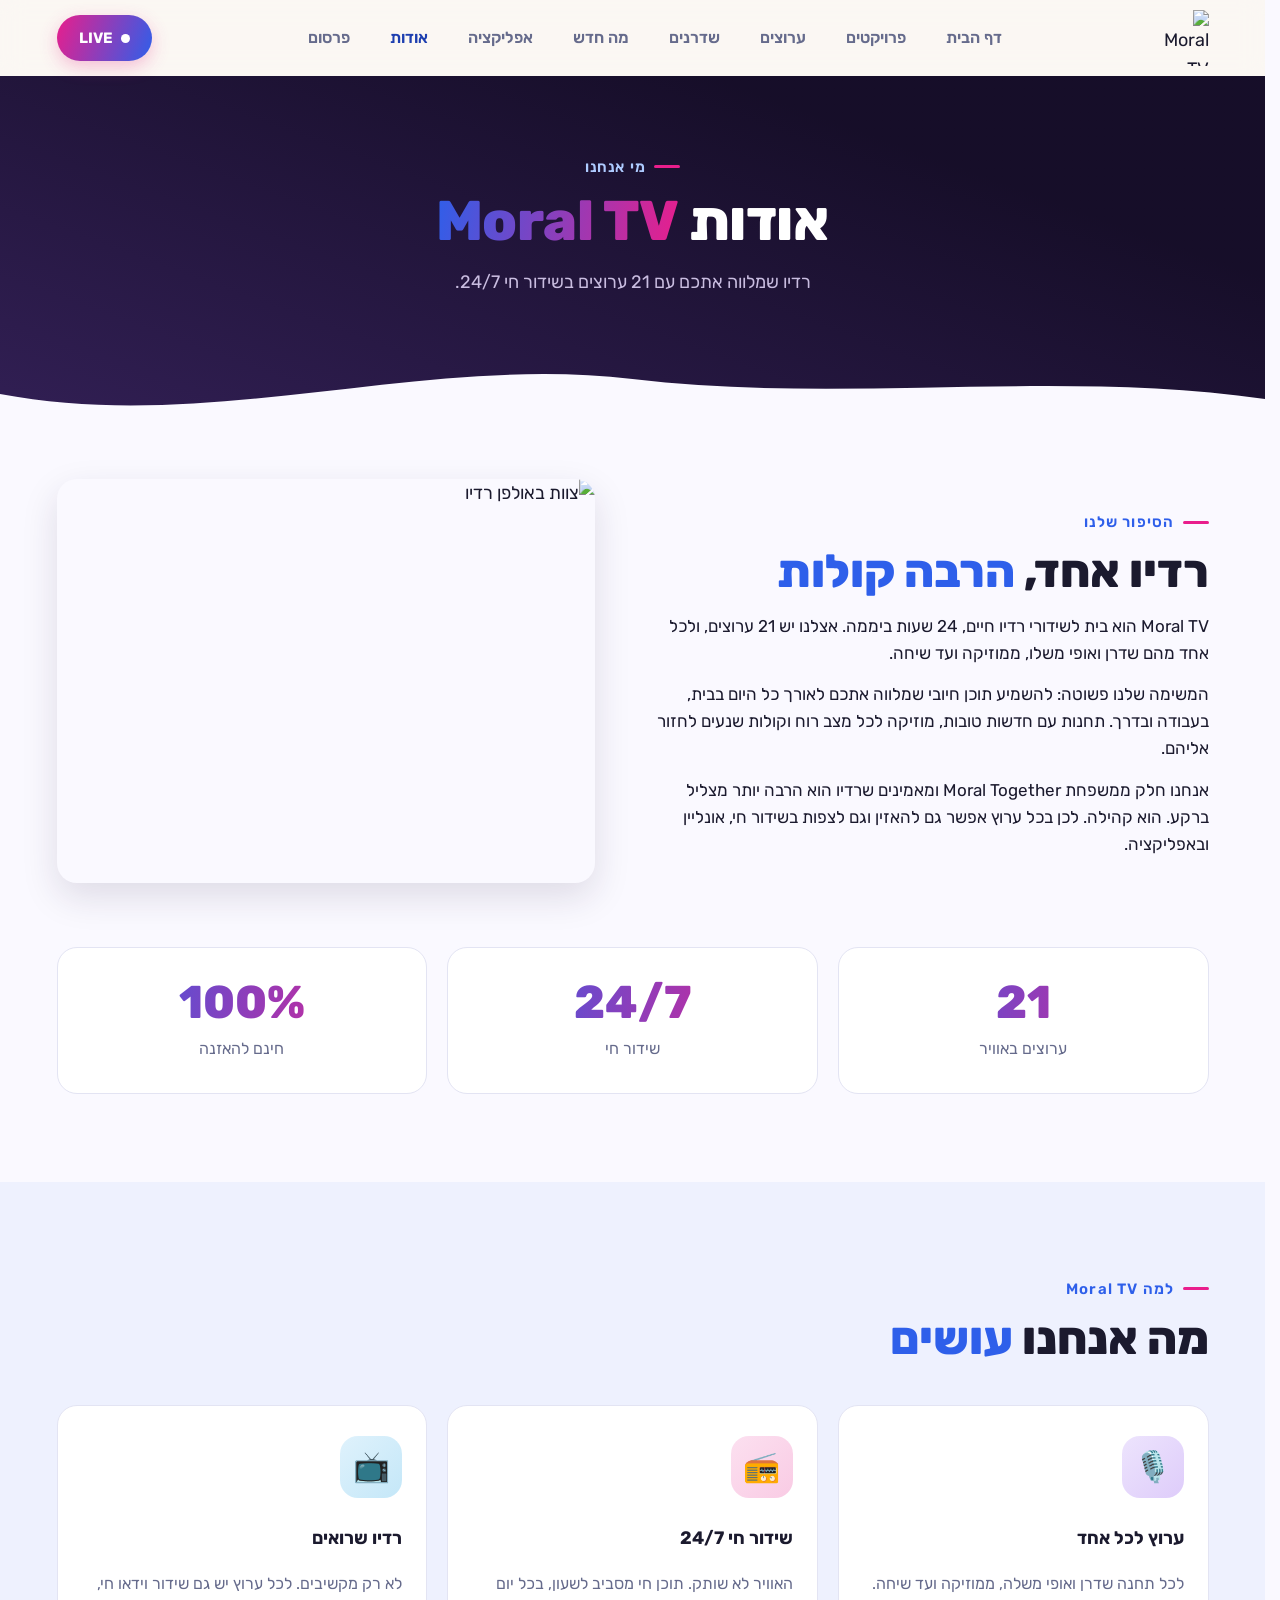
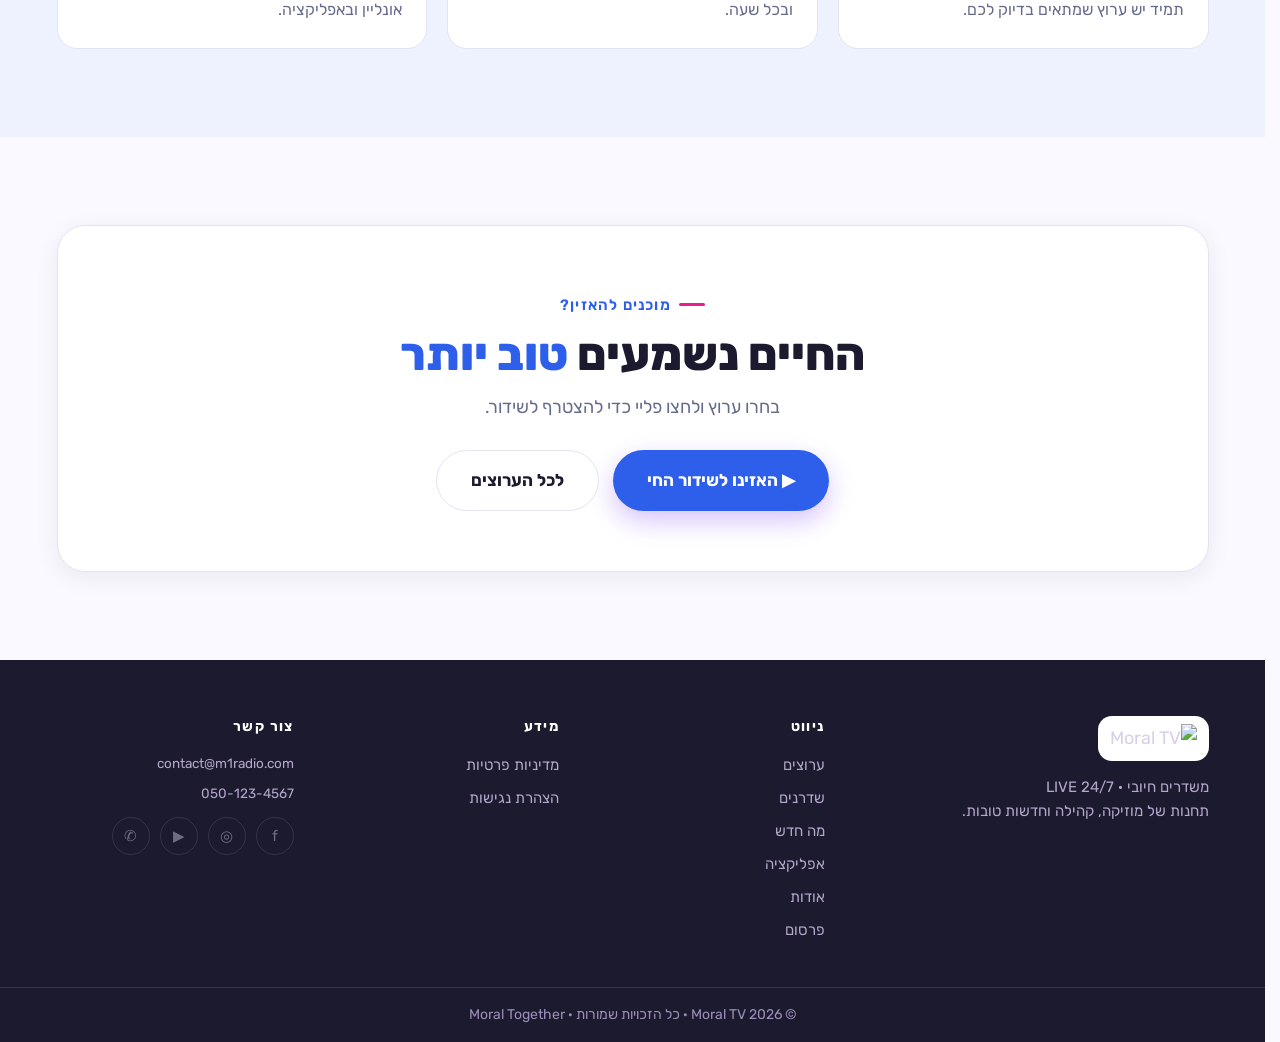
==== commit b4f38971: "content: finish M1->Moral TV branding cleanup, add Projects nav link to all pages, defuse dead socia" ====
--- a/about.html
+++ b/about.html
@@ -32,6 +32,7 @@
     </a>
     <nav class="tabs" id="mainNav" aria-label="ניווט ראשי">
       <a href="index.html">דף הבית</a>
+      <a href="index.html#projects">פרויקטים</a>
       <a href="stations.html">ערוצים</a>
       <a href="hosts.html">שדרנים</a>
       <a href="blog.html">מה חדש</a>
@@ -48,6 +49,7 @@
   </div>
   <nav class="mobile-nav" id="mobileNav" aria-label="ניווט נייד">
     <a href="index.html">דף הבית</a>
+    <a href="index.html#projects">פרויקטים</a>
     <a href="stations.html">ערוצים</a>
     <a href="hosts.html">שדרנים</a>
     <a href="blog.html">מה חדש</a>
@@ -100,7 +102,7 @@
     <div class="wrap">
       <div class="sec-head">
         <div>
-          <div class="eyebrow">למה M1</div>
+          <div class="eyebrow">למה Moral TV</div>
           <h2>מה אנחנו <span class="hl-accent">עושים</span></h2>
         </div>
       </div>
@@ -167,10 +169,10 @@
       <a class="ltr" href="mailto:contact@m1radio.com">contact@m1radio.com</a>
       <a class="ltr" href="tel:+972501234567">050-123-4567</a>
       <div class="socials">
-        <a class="ic" href="#" aria-label="פייסבוק">f</a>
-        <a class="ic" href="#" aria-label="אינסטגרם">◎</a>
-        <a class="ic" href="#" aria-label="יוטיוב">▶</a>
-        <a class="ic" href="#" aria-label="וואטסאפ">✆</a>
+        <span class="ic soon" aria-label="פייסבוק · בקרוב" title="בקרוב">f</span>
+        <span class="ic soon" aria-label="אינסטגרם · בקרוב" title="בקרוב">◎</span>
+        <span class="ic soon" aria-label="יוטיוב · בקרוב" title="בקרוב">▶</span>
+        <span class="ic soon" aria-label="וואטסאפ · בקרוב" title="בקרוב">✆</span>
       </div>
     </div>
   </div>
--- a/styles.css
+++ b/styles.css
@@ -311,6 +311,25 @@
 .wave svg { width: 100%; height: 70px; display: block; transform: translateY(1px); }
 .hero + * { padding-top: 64px; }
 
+/* --- HERO projects strip: первая строка hero, ссылки на проекты Moral --- */
+.hero-strip {
+  display: flex; flex-wrap: wrap; gap: 10px;
+  padding-top: 22px; margin-bottom: -4px;
+}
+.hs-pill {
+  display: inline-flex; align-items: center; gap: 7px;
+  background: rgba(255, 255, 255, .08); border: 1px solid rgba(255, 255, 255, .18);
+  color: #EFE9FA; font-size: 13px; font-weight: 600;
+  padding: 7px 14px; border-radius: 999px; transition: .18s;
+  backdrop-filter: blur(6px);
+}
+.hs-pill:hover { background: rgba(255, 255, 255, .16); border-color: rgba(255, 255, 255, .32); transform: translateY(-2px); }
+.hs-pill .dot { width: 7px; height: 7px; border-radius: 50%; display: inline-block; }
+@media (max-width: 767px) {
+  .hero-strip { padding-top: 14px; }
+  .hs-pill { font-size: 12px; padding: 6px 11px; }
+}
+
 /* --- HERO вариант B: фоновая фотография (index-hero2.html).
    Тот же контент, но первый экран — тёмный блок с фото студии под
    фиолетовым оверлеем (паттерн Radio TV / .page-band). --- */
@@ -597,6 +616,8 @@
   display: grid; place-items: center; font-size: 15px; transition: .2s; margin: 0;
 }
 .socials .ic:hover { border-color: var(--pink); color: #fff; background: rgba(229, 52, 143, .2); }
+.socials .ic.soon { opacity: .45; cursor: default; }
+.socials .ic.soon:hover { border-color: rgba(255, 255, 255, .25); background: none; color: inherit; }
 .copyright {
   text-align: center; padding: 16px 24px;
   border-top: 1px solid rgba(255, 255, 255, .12);
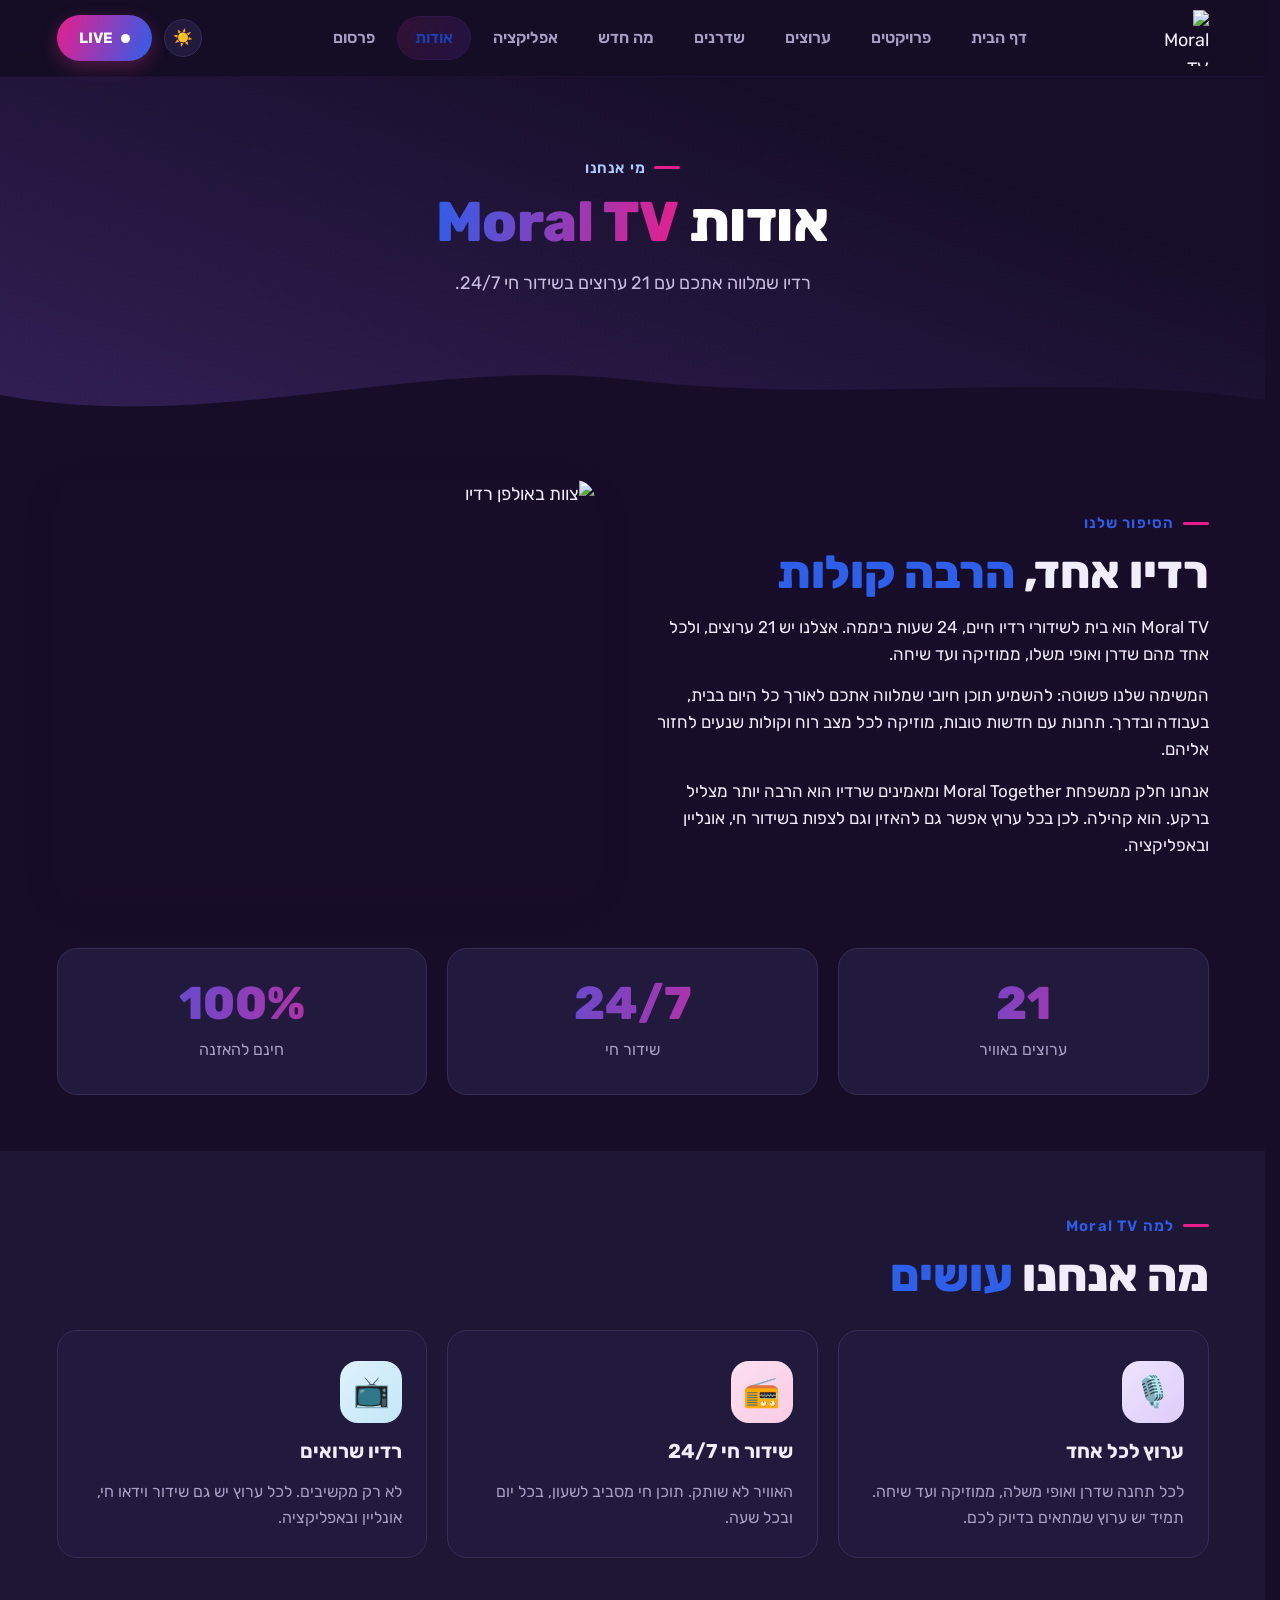
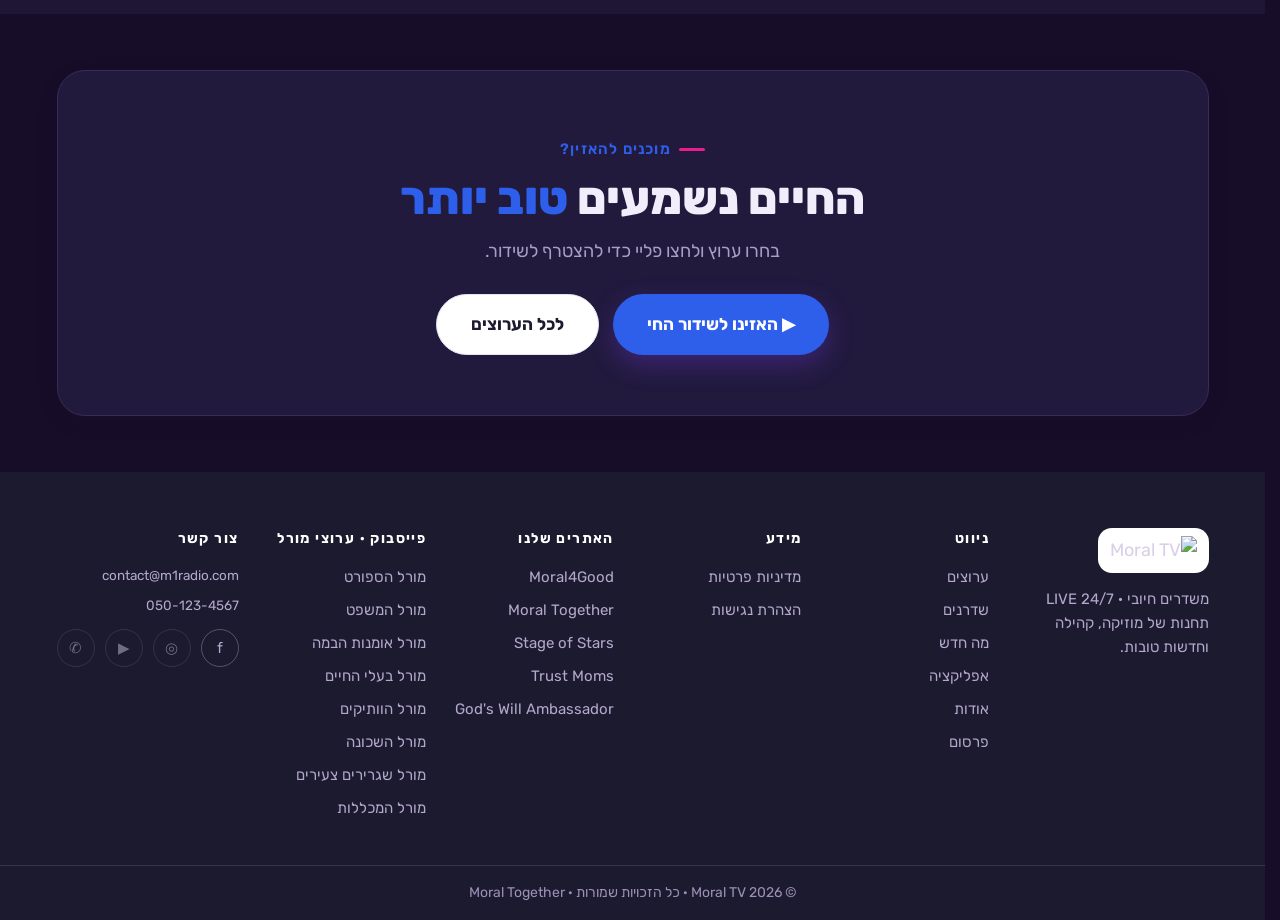
==== commit ed917f52: "design: violet-tint palette, dark mode default, footer social links, hero cleanup - Shift base backg" ====
--- a/about.html
+++ b/about.html
@@ -41,6 +41,7 @@
       <a href="ads.html">פרסום</a>
     </nav>
     <div class="head-actions">
+      <button class="theme-toggle" id="themeToggle" type="button" aria-label="החלפת מצב תצוגה" aria-pressed="false">🌙</button>
       <button class="cta-mini" id="headerPlay" type="button"><span class="pulse light"></span> LIVE</button>
       <button class="burger" id="burgerBtn" type="button" aria-label="תפריט" aria-expanded="false">
         <span></span><span></span><span></span>
@@ -165,11 +166,30 @@
       <a href="accessibility.html">הצהרת נגישות</a>
     </div>
     <div class="fcol">
+      <h4>האתרים שלנו</h4>
+      <a href="https://moralforgood.com" target="_blank" rel="noopener">Moral4Good</a>
+      <a href="https://moraltogether.com" target="_blank" rel="noopener">Moral Together</a>
+      <a href="http://stage-stars.org/" target="_blank" rel="noopener">Stage of Stars</a>
+      <a href="http://trustmom.moraltogether.com/" target="_blank" rel="noopener">Trust Moms</a>
+      <a href="https://godswillambassador.com" target="_blank" rel="noopener">God's Will Ambassador</a>
+    </div>
+    <div class="fcol">
+      <h4>פייסבוק · ערוצי מורל</h4>
+      <a href="https://www.facebook.com/people/%D7%9E%D7%95%D7%A8%D7%9C-%D7%94%D7%A1%D7%A4%D7%95%D7%A8%D7%98/61579156991775/" target="_blank" rel="noopener">מורל הספורט</a>
+      <a href="https://www.facebook.com/people/%D7%9E%D7%95%D7%A8%D7%9C-%D7%94%D7%9E%D7%A9%D7%A4%D7%98/61579106534831/" target="_blank" rel="noopener">מורל המשפט</a>
+      <a href="https://www.facebook.com/people/%D7%9E%D7%95%D7%A8%D7%9C-%D7%90%D7%95%D7%9E%D7%A0%D7%95%D7%AA-%D7%94%D7%91%D7%9E%D7%94/61579153906411/" target="_blank" rel="noopener">מורל אומנות הבמה</a>
+      <a href="https://www.facebook.com/people/%D7%9E%D7%95%D7%A8%D7%9C-%D7%91%D7%A2%D7%9C%D7%99-%D7%94%D7%97%D7%99%D7%99%D7%9D/61579588736152/" target="_blank" rel="noopener">מורל בעלי החיים</a>
+      <a href="https://www.facebook.com/people/%D7%9E%D7%95%D7%A8%D7%9C-%D7%94%D7%95%D7%95%D7%AA%D7%99%D7%A7%D7%99%D7%9D/61579768552236/" target="_blank" rel="noopener">מורל הוותיקים</a>
+      <a href="https://www.facebook.com/people/%D7%9E%D7%95%D7%A8%D7%9C-%D7%94%D7%A9%D7%9B%D7%95%D7%A0%D7%94/61579740565077/" target="_blank" rel="noopener">מורל השכונה</a>
+      <a href="https://www.facebook.com/people/%D7%9E%D7%95%D7%A8%D7%9C-%D7%A9%D7%92%D7%A8%D7%99%D7%A8%D7%99%D7%9D-%D7%A6%D7%A2%D7%99%D7%A8%D7%99%D7%9D/61579824440833/" target="_blank" rel="noopener">מורל שגרירים צעירים</a>
+      <a href="https://www.facebook.com/people/%D7%9E%D7%95%D7%A8%D7%9C-%D7%94%D7%9E%D7%9B%D7%9C%D7%9C%D7%95%D7%AA/61579756923329/" target="_blank" rel="noopener">מורל המכללות</a>
+    </div>
+    <div class="fcol">
       <h4>צור קשר</h4>
       <a class="ltr" href="mailto:contact@m1radio.com">contact@m1radio.com</a>
       <a class="ltr" href="tel:+972501234567">050-123-4567</a>
       <div class="socials">
-        <span class="ic soon" aria-label="פייסבוק · בקרוב" title="בקרוב">f</span>
+        <a class="ic" href="https://www.facebook.com/61554861222889/mentions/" target="_blank" rel="noopener" aria-label="פייסבוק">f</a>
         <span class="ic soon" aria-label="אינסטגרם · בקרוב" title="בקרוב">◎</span>
         <span class="ic soon" aria-label="יוטיוב · בקרוב" title="בקרוב">▶</span>
         <span class="ic soon" aria-label="וואטסאפ · בקרוב" title="בקרוב">✆</span>
--- a/styles.css
+++ b/styles.css
@@ -7,8 +7,8 @@
 
 :root {
   /* палитра из логотипа Moral TV: синий / מג'נטה / ירוק / צהוב + אדום ה-play */
-  --paper: #FAF9FF;
-  --lilac: #EEF1FE;
+  --paper: #F7F5FE;
+  --lilac: #EAE5FC;
   --ink: #1B1A2E;
   --muted: #666B8C;
   --line: #E3E4F3;
@@ -19,6 +19,8 @@
   --sun: #FFC530;          /* жёлтый из логотипа */
   --red: #F1445E;          /* красный треугольник play из логотипа */
   --white: #FFFFFF;
+  --text: var(--ink);
+  --header-bg: rgba(247, 245, 254, .85);
 
   --radius: 20px;
   --container: 1200px;
@@ -29,12 +31,23 @@
   --ease-out-quint: cubic-bezier(.22, 1, .36, 1);
 }
 
+/* --- «כהה» skin: כמו הצילום הכהה בהירו, לכל האתר --- */
+:root[data-theme="dark"] {
+  --paper: #170D28;
+  --lilac: #1D1735;
+  --white: #211A3D;
+  --line: #362D57;
+  --muted: #A79FC4;
+  --text: #F1EDFB;
+  --header-bg: rgba(20, 14, 36, .75);
+}
+
 html { scroll-behavior: smooth; scrollbar-gutter: stable; }
 
 body {
   font-family: "Rubik", "Assistant", Arial, sans-serif;
   font-size: 18px; font-weight: 400; line-height: 1.6;
-  color: var(--ink); background: var(--paper);
+  color: var(--text); background: var(--paper);
   overflow-x: hidden;
 }
 
@@ -44,7 +57,7 @@
 
 .wrap { max-width: var(--container); margin: 0 auto; padding: 0 24px; }
 .wrap.narrow { max-width: 760px; }
-section { padding: 88px 0; }
+section { padding: 56px 0; }
 section.tint { background: var(--lilac); }
 
 /* --- типографика --- */
@@ -67,7 +80,7 @@
 }
 .hl-accent { color: var(--purple); }
 
-.sec-head { display: flex; justify-content: space-between; align-items: flex-end; gap: 20px; margin-bottom: 40px; }
+.sec-head { display: flex; justify-content: space-between; align-items: flex-end; gap: 20px; margin-bottom: 28px; }
 .sec-head.center { justify-content: center; text-align: center; }
 .sec-head.center .eyebrow { justify-content: center; }
 .sec-note { color: var(--muted); font-size: 17px; max-width: 52ch; margin-top: 10px; }
@@ -79,7 +92,7 @@
 }
 .cta.primary { background: var(--purple); color: #fff; box-shadow: 0 10px 26px rgba(124, 58, 237, .3); }
 .cta.primary:hover { background: var(--purple-deep); transform: translateY(-2px); }
-.cta.ghost { background: var(--white); color: var(--ink); border: 1.5px solid var(--line); }
+.cta.ghost { background: #fff; color: #1B1A2E; border: 1.5px solid #E3E4F3; }
 .cta.ghost:hover { border-color: var(--purple); color: var(--purple); }
 .cta.light { background: #fff; color: var(--ink); }
 .cta.light:hover { transform: translateY(-2px); box-shadow: 0 10px 24px rgba(0, 0, 0, .3); }
@@ -92,25 +105,36 @@
    PROJECTS — קישורים לפרויקטי המשפחה
    ========================================================================== */
 .projects-grid {
-  display: grid; grid-template-columns: repeat(3, 1fr); gap: 18px;
-}
-.pcard {
-  position: relative; display: block;
+  display: grid; grid-template-columns: repeat(4, 1fr); gap: 10px;
+}
+@media (max-width: 900px) { .projects-grid { grid-template-columns: repeat(2, 1fr); } }
+.proj-btn {
+  position: relative; display: flex; align-items: center; gap: 10px;
   background: var(--white); border: 1.5px solid var(--line); border-radius: var(--radius);
-  padding: 26px 24px; transition: .2s;
-}
-.pcard:hover { transform: translateY(-4px); border-color: var(--purple); box-shadow: var(--shadow-lift); }
-.pcard h3 { margin-top: 14px; font-size: 18px; }
-.pcard p { margin-top: 6px; color: var(--muted); font-size: 15px; }
+  padding: 8px 10px; transition: .2s;
+}
+.proj-btn:hover { transform: translateY(-3px); border-color: var(--purple); box-shadow: var(--shadow-lift); }
+.pc-text { min-width: 0; flex: 1; }
+.proj-btn h3 { font-size: 13px; line-height: 1.2; white-space: nowrap; overflow: hidden; text-overflow: ellipsis; }
+.proj-btn p { margin-top: 2px; color: var(--muted); font-size: 11px; white-space: nowrap; overflow: hidden; text-overflow: ellipsis; }
 .pc-dot { display: inline-block; width: 14px; height: 14px; border-radius: 50%; }
-.pc-arrow { position: absolute; top: 24px; left: 24px; color: var(--purple); font-size: 18px; transition: .2s; }
-.pcard:hover .pc-arrow { transform: translateX(-4px); }
-.pcard.is-soon { opacity: .6; cursor: default; }
-.pcard.is-soon:hover { transform: none; border-color: var(--line); box-shadow: none; }
+.pc-arrow { flex-shrink: 0; color: var(--purple); font-size: 14px; transition: .2s; }
+.proj-btn:hover .pc-arrow { transform: translateX(-4px); }
+.proj-btn.is-soon { opacity: .6; cursor: default; }
+.proj-btn.is-soon:hover { transform: none; border-color: var(--line); box-shadow: none; }
+.pc-logo {
+  display: flex; align-items: center; justify-content: center; flex-shrink: 0;
+  width: 34px; height: 34px; border-radius: 9px; overflow: hidden;
+  background: linear-gradient(135deg, var(--purple), var(--pink));
+}
+.pc-logo img { width: 100%; height: 100%; object-fit: contain; padding: 5px; }
+.pc-logo.pc-logo--cover img { object-fit: cover; padding: 0; }
+.pc-logo.pc-logo--placeholder { background: var(--lilac); }
+.pc-logo.pc-logo--placeholder .pc-dot { width: 12px; height: 12px; }
 .pc-badge {
-  position: absolute; top: 22px; left: 22px;
-  background: var(--lilac); color: var(--purple); font-size: 12px; font-weight: 700;
-  padding: 4px 10px; border-radius: 999px;
+  flex-shrink: 0;
+  background: var(--lilac); color: var(--purple); font-size: 10px; font-weight: 700;
+  padding: 3px 8px; border-radius: 999px; white-space: nowrap;
 }
 
 /* ==========================================================================
@@ -142,7 +166,8 @@
 
 header.site {
   position: sticky; top: 0; z-index: 90;
-  background: rgba(251, 247, 241, .85); backdrop-filter: blur(12px);
+  background: var(--header-bg); backdrop-filter: blur(12px);
+  border-bottom: 1px solid rgba(124, 58, 237, .08);
 }
 .topbar {
   display: flex; align-items: center; justify-content: space-between; gap: 20px;
@@ -189,11 +214,19 @@
 .pulse.light { background: #fff; }
 .cta-mini:hover { filter: brightness(1.08); transform: translateY(-1px); }
 
+.theme-toggle {
+  display: inline-flex; align-items: center; justify-content: center;
+  width: 38px; height: 38px; border-radius: 50%; flex-shrink: 0;
+  background: var(--white); border: 1.5px solid var(--line);
+  font-size: 16px; line-height: 1; transition: .2s;
+}
+.theme-toggle:hover { border-color: var(--purple); transform: translateY(-1px); }
+
 .burger { display: none; flex-direction: column; gap: 5px; padding: 10px 6px; }
-.burger span { width: 22px; height: 2.5px; border-radius: 2px; background: var(--ink); transition: .2s; }
+.burger span { width: 22px; height: 2.5px; border-radius: 2px; background: var(--text); transition: .2s; }
 
 .mobile-nav { display: none; flex-direction: column; padding: 6px 24px 16px; border-top: 1px solid var(--line); }
-.mobile-nav a { padding: 12px 4px; font-weight: 600; color: var(--ink); border-bottom: 1px solid var(--line); }
+.mobile-nav a { padding: 12px 4px; font-weight: 600; color: var(--text); border-bottom: 1px solid var(--line); }
 .mobile-nav a:last-child { border-bottom: none; }
 header.site.nav-open .mobile-nav { display: flex; }
 
@@ -227,7 +260,7 @@
 .cta-row { margin-top: 34px; display: flex; gap: 14px; flex-wrap: wrap; }
 
 .hero-points { list-style: none; margin-top: 36px; display: flex; flex-direction: column; gap: 10px; }
-.hero-points li { font-size: 17px; color: var(--ink); display: flex; align-items: baseline; gap: 10px; }
+.hero-points li { font-size: 17px; color: var(--text); display: flex; align-items: baseline; gap: 10px; }
 .hero-points .ico { font-size: 18px; }
 
 /* сцена с «пластинкой» и чипами станций */
@@ -239,7 +272,19 @@
   box-shadow: 0 30px 60px rgba(124, 58, 237, .35);
   display: grid; place-items: center;
 }
-.disc-ph { position: absolute; inset: 0; width: 100%; height: 100%; object-fit: cover; }
+.disc-ph {
+  position: absolute; inset: 0; width: 100%; height: 100%; object-fit: cover;
+  filter: brightness(.72) contrast(1.1) saturate(1.1);
+}
+.disc::after {
+  content: "";
+  position: absolute; inset: 0; z-index: 1;
+  background:
+    radial-gradient(circle at 20% 15%, rgba(241, 68, 94, .9), rgba(241, 68, 94, 0) 42%),
+    linear-gradient(145deg, rgba(46, 95, 234, .9) 10%, rgba(124, 58, 237, .85) 55%, rgba(10, 6, 25, .9) 100%);
+  mix-blend-mode: color;
+  pointer-events: none;
+}
 .disc-ring { position: absolute; inset: 5%; border-radius: 50%; border: 2px dashed rgba(255, 255, 255, .55); z-index: 2; }
 .disc-live {
   position: absolute; bottom: 8%; left: 50%; transform: translateX(-50%); z-index: 3;
@@ -281,8 +326,8 @@
 /* плавающие чипы станций */
 .chip {
   position: absolute; display: inline-flex; align-items: center; gap: 8px;
-  background: var(--white); border: 1px solid var(--line); border-radius: 999px;
-  padding: 9px 16px; font-size: 14px; font-weight: 600; color: var(--ink);
+  background: #fff; border: 1px solid #E3E4F3; border-radius: 999px;
+  padding: 9px 16px; font-size: 14px; font-weight: 600; color: #1B1A2E;
   box-shadow: var(--shadow-soft); white-space: nowrap;
   animation: float 5s ease-in-out infinite;
 }
@@ -311,32 +356,13 @@
 .wave svg { width: 100%; height: 70px; display: block; transform: translateY(1px); }
 .hero + * { padding-top: 64px; }
 
-/* --- HERO projects strip: первая строка hero, ссылки на проекты Moral --- */
-.hero-strip {
-  display: flex; flex-wrap: wrap; gap: 10px;
-  padding-top: 22px; margin-bottom: -4px;
-}
-.hs-pill {
-  display: inline-flex; align-items: center; gap: 7px;
-  background: rgba(255, 255, 255, .08); border: 1px solid rgba(255, 255, 255, .18);
-  color: #EFE9FA; font-size: 13px; font-weight: 600;
-  padding: 7px 14px; border-radius: 999px; transition: .18s;
-  backdrop-filter: blur(6px);
-}
-.hs-pill:hover { background: rgba(255, 255, 255, .16); border-color: rgba(255, 255, 255, .32); transform: translateY(-2px); }
-.hs-pill .dot { width: 7px; height: 7px; border-radius: 50%; display: inline-block; }
-@media (max-width: 767px) {
-  .hero-strip { padding-top: 14px; }
-  .hs-pill { font-size: 12px; padding: 6px 11px; }
-}
-
 /* --- HERO вариант B: фоновая фотография (index-hero2.html).
    Тот же контент, но первый экран — тёмный блок с фото студии под
    фиолетовым оверлеем (паттерн Radio TV / .page-band). --- */
 .hero-photo {
   background:
     linear-gradient(260deg, rgba(23, 13, 40, .93) 32%, rgba(23, 13, 40, .62) 64%, rgba(23, 13, 40, .38)),
-    url("assets/placeholders/backgrounds/bg-02-home-podcast-studio.jpg") center / cover no-repeat,
+    url("assets/placeholders/backgrounds/bg-04-tv-camera-studio.jpg") center / cover no-repeat,
     #101B36;
 }
 .hero-photo h1 { color: #fff; }
@@ -353,7 +379,7 @@
   .hero-photo {
     background:
       linear-gradient(rgba(13, 20, 40, .88), rgba(13, 20, 40, .82)),
-      url("assets/placeholders/backgrounds/bg-02-home-podcast-studio.jpg") center / cover no-repeat,
+      url("assets/placeholders/backgrounds/bg-04-tv-camera-studio.jpg") center / cover no-repeat,
       #101B36;
   }
   /* на мобильном буллеты — белые карточки, возвращаем тёмный текст */
@@ -555,13 +581,13 @@
 }
 .frow { display: grid; grid-template-columns: minmax(0, 1fr) minmax(0, 1fr); gap: 14px; }
 .card-form input, .card-form textarea {
-  width: 100%; font: inherit; font-size: 16px; color: var(--ink);
+  width: 100%; font: inherit; font-size: 16px; color: var(--text);
   background: var(--paper); border: 1.5px solid var(--line); border-radius: 14px;
   padding: 14px 18px; transition: .15s; resize: vertical;
 }
 .card-form input::placeholder, .card-form textarea::placeholder { color: var(--muted); }
 .card-form input:focus, .card-form textarea:focus {
-  outline: none; border-color: var(--purple); background: #fff;
+  outline: none; border-color: var(--purple); background: var(--white);
   box-shadow: 0 0 0 4px rgba(124, 58, 237, .12);
 }
 .ltr { direction: ltr; text-align: end; }
@@ -598,7 +624,7 @@
    ========================================================================== */
 .site-footer { background: var(--ink); color: #D8CFE8; }
 .foot {
-  display: grid; grid-template-columns: 1.5fr 1fr 1fr 1fr; gap: 28px;
+  display: grid; grid-template-columns: 1.2fr 1fr 1fr 1fr 1fr 1fr; gap: 28px;
   padding-top: 56px; padding-bottom: 36px;
 }
 .flogo { height: 72px; width: auto; margin-bottom: 14px; background: #fff; border-radius: 14px; padding: 8px 12px; }
@@ -661,7 +687,7 @@
 
 .dock-vol { width: 110px; accent-color: var(--purple); direction: ltr; }
 .dock-close { color: var(--muted); font-size: 15px; padding: 8px; transition: .15s; }
-.dock-close:hover { color: var(--ink); }
+.dock-close:hover { color: var(--text); }
 
 /* ==========================================================================
    АДАПТИВ
@@ -684,7 +710,7 @@
   .tv-grid { grid-template-columns: 1fr; }
   .magazine { grid-template-columns: 1fr; }
   .ads-grid { grid-template-columns: 1fr; gap: 32px; }
-  .foot { grid-template-columns: 1fr 1fr; }
+  .foot { grid-template-columns: repeat(3, 1fr); }
   /* меню скрывается — бургер должен появиться здесь же, а не только с 768 */
   nav.tabs { display: none; }
   .burger { display: flex; }
@@ -692,7 +718,8 @@
 
 @media (max-width: 768px) {
   .stations.collapsed .station:nth-child(n+5) { display: none; }
-  section { padding: 56px 0; }
+  section { padding: 36px 0; }
+  .foot { grid-template-columns: 1fr 1fr; }
   .cards.hosts { grid-template-columns: repeat(2, 1fr); gap: 12px; }
   .mag-item { grid-template-columns: 110px 1fr; gap: 12px; }
   .mag-lead h3 { font-size: 20px; }
@@ -795,7 +822,7 @@
   padding: 11px 18px; min-width: 270px;
 }
 .search:focus-within { border-color: var(--purple); box-shadow: 0 0 0 4px rgba(124, 58, 237, .12); }
-.search input { border: none; outline: none; font: inherit; font-size: 15px; color: var(--ink); background: transparent; width: 100%; }
+.search input { border: none; outline: none; font: inherit; font-size: 15px; color: var(--text); background: transparent; width: 100%; }
 .search input::placeholder { color: var(--muted); }
 .station .vbadge {
   position: absolute; top: 10px; inset-inline-start: 10px;
@@ -1047,7 +1074,7 @@
     flex: 0 0 calc(50% - 6px); box-sizing: border-box;
     display: flex; flex-direction: column; align-items: center; justify-content: flex-start;
     gap: 10px; text-align: center;
-    background: var(--white); border: 1.5px solid var(--line); border-radius: 16px;
+    background: #fff; border: 1.5px solid #E3E4F3; border-radius: 16px;
     padding: 18px 14px; font-size: 15px; line-height: 1.45;
     box-shadow: var(--shadow-soft);
   }
@@ -1161,7 +1188,7 @@
 .legal-doc li {
   font-size: 17px;
   line-height: 1.65;
-  color: var(--ink);
+  color: var(--text);
 }
 
 .legal-doc p { margin-top: 10px; }
